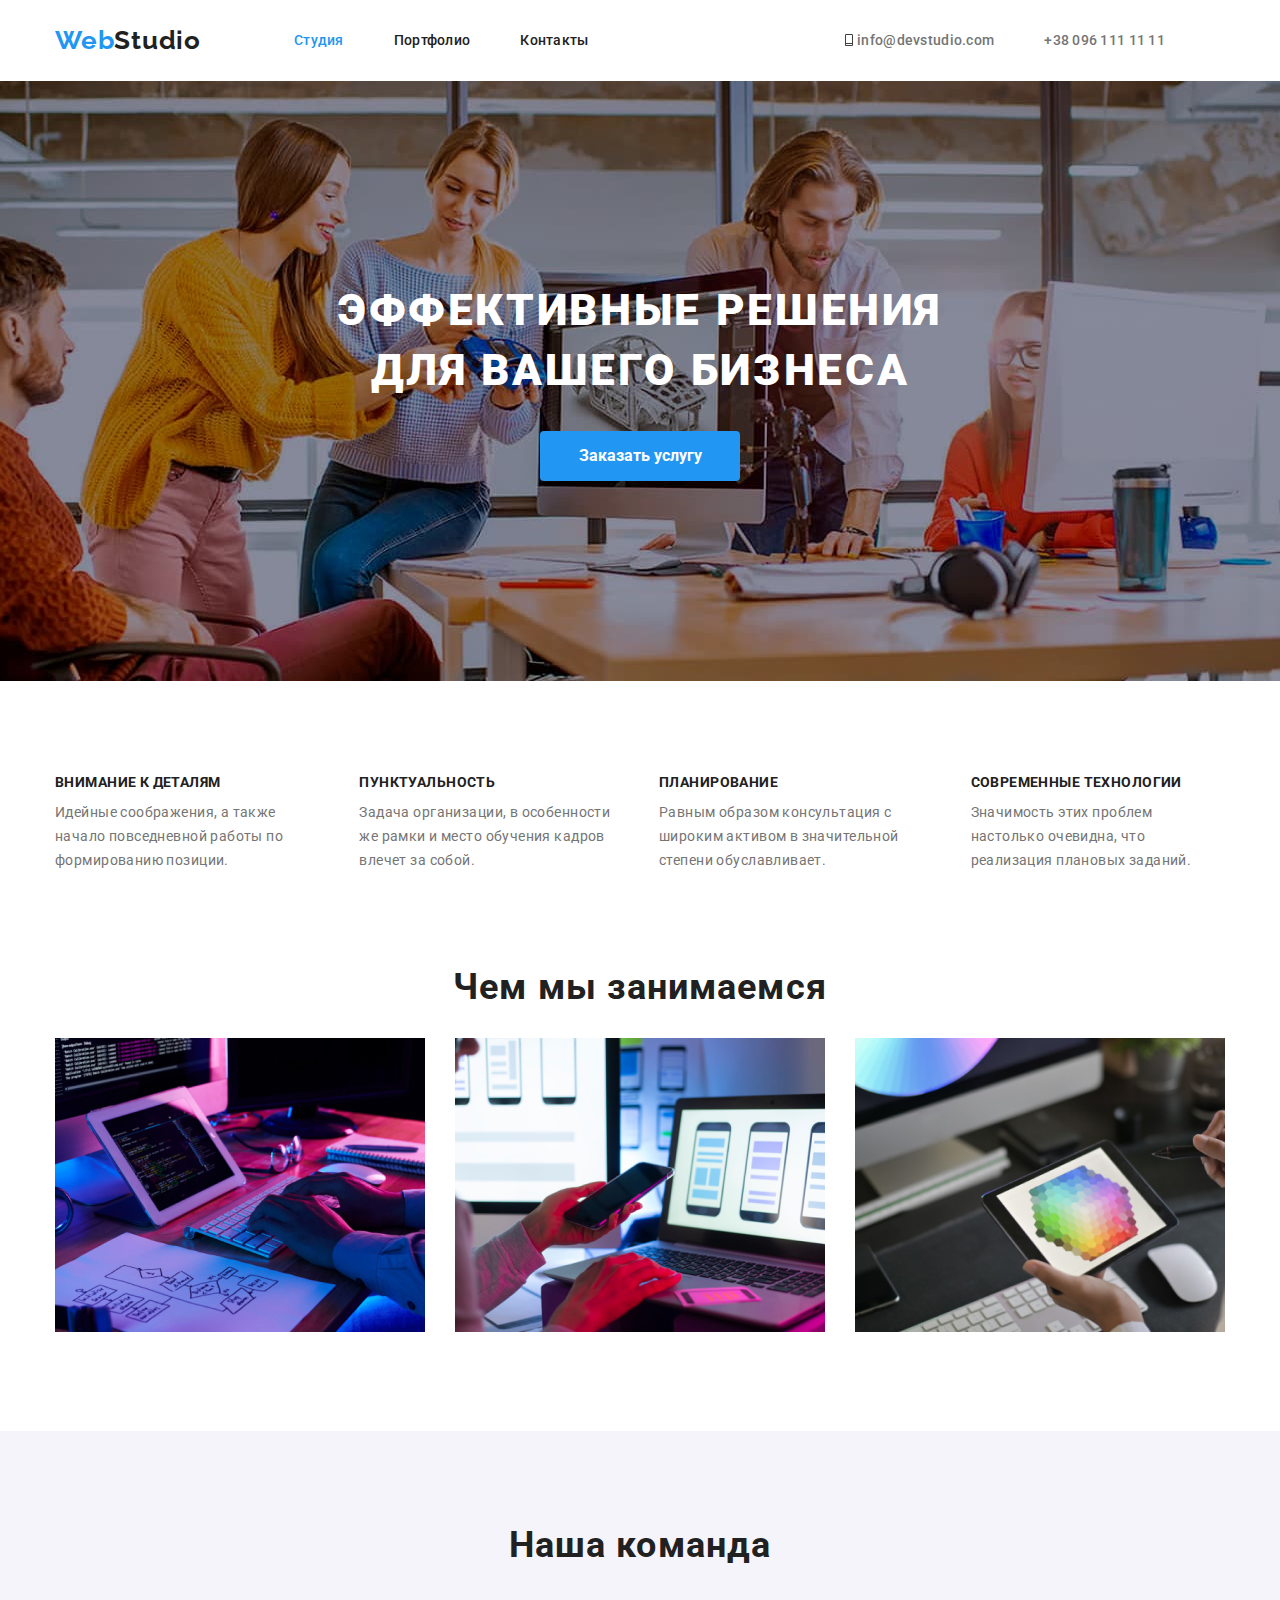
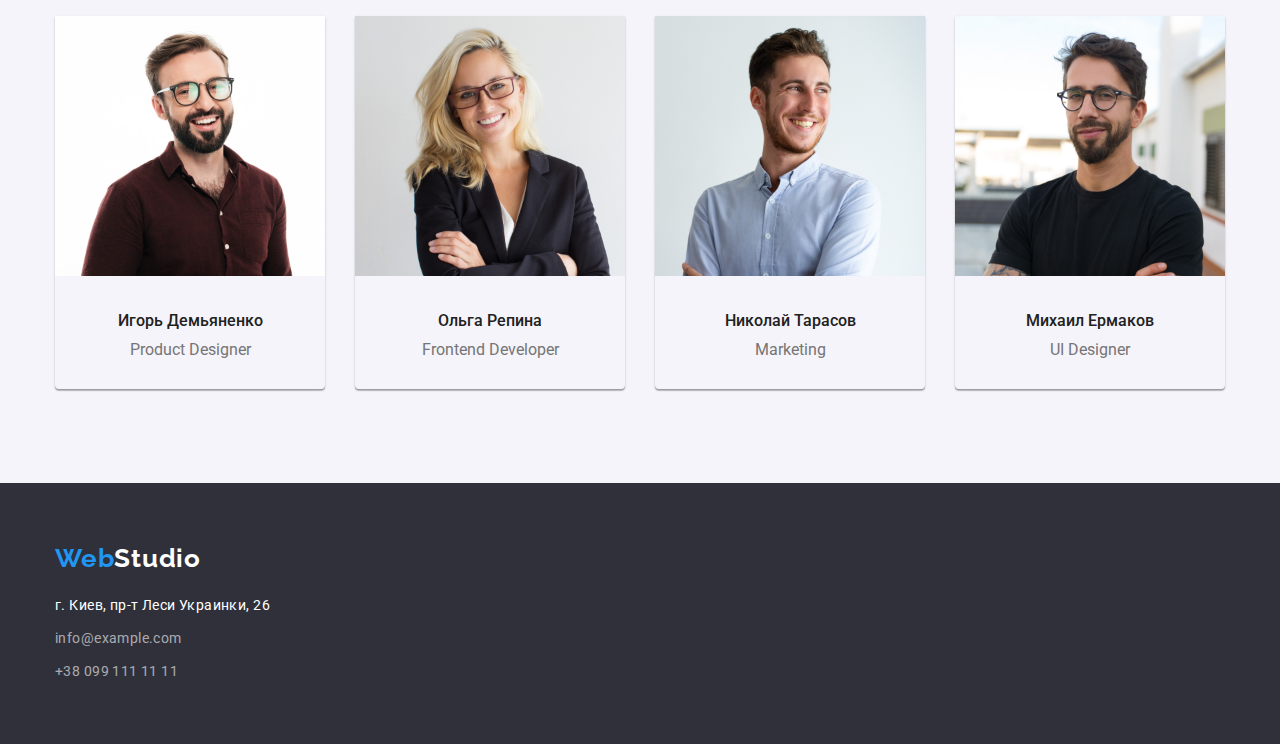
==== index.html @ 9ba5be3a "added" ====
<!DOCTYPE html>
<html lang="en">
  <head>
    <meta charset="UTF-8" />
    <meta name="viewport" content="width=device-width, initial-scale=1.0" />
    <title>Document</title>
    <link rel="preconnect" href="https://fonts.gstatic.com" />
    <link
      href="https://fonts.googleapis.com/css2?family=Oleo+Script&family=Raleway:wght@700&family=Roboto:wght@400;500;700;900&display=swap"
      rel="stylesheet"
    />
    <link
      rel="stylesheet"
      href="https://cdnjs.cloudflare.com/ajax/libs/modern-normalize/1.0.0/modern-normalize.min.css"
    />
    <link rel="stylesheet" href="./css/styles.css" />
  </head>
  <body>
    <!-- Шапка сайту -->
    <header class="header">
      <!-- Навігація сайту -->
      <div class="container">
         <nav class="page-header">
            <a href="" class="logo-header">
              <span class="logo-web">Web</span><span class="logo-studio">Studio</span>
            </a>       

            <ul class="site-nav list">
              <li class="item">
                <a href="" class="link current">Студия</a></li>  
              <li class="item">
                <a href="./portfolio.html" class="link portfolio">Портфолио</a>
              </li>
              <li class="item">
                <a href="" class="link">Контакты</a></li>
            </ul>
          </nav>
        <!-- Навігація по авторизації портфоліо -->
          <div class="nav-autho">
            <a class="adress-header link" href="info@devstudio.com">
              <svg class="button-icon" height="12" width="16">
                <use href="./images/sprite.svg#Vector">
                </use>
              </svg>
              info@devstudio.com</a>         
            <a class="adress-header link" href="+38 096 111 11 11">+38 096 111 11 11</a>
              <svg class="button-icon"height="16" width="10">
                <use href="">
                </use>
              </svg>    
          </div>
    </div>
    </header>
    <main>
        <!-- Hero -->
          <section class="section hero overlay">
            <h1 class="hero-title">Эффективные решения для вашего бизнеса</h1>
            <button type="button" class="hero-button">Заказать услугу</button>
          </section>
    
        <!-- Наші функції -->
          <section class="section features">
          <div class="container">

            <!-- Прихований заголовок -->
              <h2 class="visually-hidden">Наши функции</h2>

          <ul class="features-list">
            <li class="skills">
              <h3 class="title">Внимание к деталям</h3>
              <p class="text">
                Идейные соображения, а также начало повседневной работы по
                формированию позиции.
              </p>
            </li>

            <li class="skills">
              <h3 class="title">Пунктуальность</h3>
              <p class="text">
                Задача организации, в особенности же рамки и место обучения
                кадров влечет за собой.
              </p>
            </li>

            <li class="skills">
              <h3 class="title">Планирование</h3>
              <p class="text">
                Равным образом консультация с широким активом в значительной
                степени обуславливает.
              </p>
            </li>

            <li class="skills">
              <h3 class="title">Современные технологии</h3>
              <p class="text">
                Значимость этих проблем настолько очевидна, что реализация
                плановых заданий.
              </p>
            </li>
          </ul>
          </div>
          </section>

            <!-- Чим ми займаємось -->
          <section class="section work">
            <div class="container">
                <h2 class="work-title">Чем мы занимаемся</h2>
                <ul class="lists">
                  <li class="img">
                      <img src="./img/box1.png" alt="Написання коду" />
                  </li>
                  <li class="img">
                    <img src="./img/box2.png" alt="Синхронізація з те>лфоном" />
                  </li>
                  <li class="img">
                    <img src="./img/box3.png" alt="Застосування додатку" />
                  </li>
                </ul>

            </div>
          </section>

        <!-- Наша команда -->

          <section class="section team">
       <div class="container">
     
          <h2 class="team-title">Наша команда</h2>
          <ul class="team-list">
            <li class="team-card">
              <a href="" class="item-link"></a>
              <img
                class="foto" src="./img/img1.jpg" alt="Игорь Демьяненко" height="260"
              />
                <h3 class="name">Игорь Демьяненко</h3>
                <p class="position">Product Designer</p>
             
            </li>
            <li class="team-card">
              <a href="" class="item-link"></a>
              <img
                class="foto"
                src="./img/img2.jpg"
                alt="Ольга Репина"
                height="260"
              />
             
                <h3 class="name">Ольга Репина</h3>
                <p class="position">Frontend Developer</p>
             
            </li>
            <li class="team-card">
              <a href="" class="item-link"></a>
              <img
                class="foto"
                src="./img/img3.jpg"
                alt="Николай Тарасов"
                height="260"
              />
             
                <h3 class="name">Николай Тарасов</h3>
                <p class="position">Marketing</p>
             
            </li>
            <li class="team-card">
              <a href="" class="item-link"></a>
              <img
                class="foto"
                src="./img/img4.jpg"
                alt="Михаил Ермаков"
                height="260"
              />
              
                <h3 class="name">Михаил Ермаков</h3>
                <p class="position">UI Designer</p>
              </div>
            </li>
          </ul>
        
          </section>       
    </main>
    <!-- ФУТЕР -->
    <footer >
          <!-- Логотип -->
      <div class="container footer">
        <div class="footer-list">
          <a href="" class="logo-footer">
          <span class="web">Web</span><span class="studio">Studio</span>
         </a>
          <!-- Адрес в футері -->
          <address>
          <span class="adress-footer">г. Киев, пр-т Леси Украинки, 26<br></span> 
            <a href="" class="footer-link mail">info@example.com</a>
            <a href="" class="footer-link">+38 099 111 11 11</a> 
          </address>
        </div>
      </div>
    </footer>
  </body>
</html>
---- css/styles.css ----
html{
  box-sizing: border-box;
}

*, ::before, ::after{
  box-sizing: inherit;}

:root {
  --primary-text-color: #ffffff;
  --totle-text-color: #212121;
  --accent-color: #2196f3;
  --other-text-color: #757575;
}

body {
  background-color:var(--primary-text-color);
  color: var(--totle-text-color);
  font-family: Roboto, sans-serif;
  margin: 0;
}

/* Загальні елементи */
ul {
  margin-top: 0;
  margin-bottom: 0;
  padding-left: 0;
}
.container {
  width: 1200px;
  margin-left: auto;
  margin-right: auto;
  padding: 0 15px;
  /* outline: 2px solid tomato; */
 }

/* Шапка сайту  */
.header {
  align-items: center;
  background:white;
  display: flex;
}

.header .container {
  display: flex;
}

.page-header{
  display: flex;
  align-items: center;
}

.logo-header {
  font-family: Raleway;
  font-style: normal;
  font-weight: 700;
  font-size: 26px;
  line-height: 1.19;
  /* identical to box height */
  letter-spacing: 0.03em;
  text-decoration: none;
  margin-right: 93px;

}

.logo-web {
  color: var(--accent-color);
}
.logo-studio {
  color: var(--totle-text-color);
}

/* ПОСИЛАННЯ */

.site-nav.list {
  display: flex;

  list-style: none;
  font-style: normal;
  font-weight: 500;
  font-size: 14px;
  line-height: 1.19;
  letter-spacing: 0.02em;

  text-decoration: none;
  cursor: pointer;
  padding-top: 32px;
  padding-bottom: 32px;
}


.site-nav.list .item:not(:last-child) {
  margin-right: 50px;
}

.site-nav .link {
  color: var(--totle-text-color);
  font-family: Roboto;
  font-weight: 500;
  font-size: 14px;
  line-height: 1.14;
  letter-spacing: 0.02em;
  text-decoration: none;
}

.site-nav .link:hover,
.site-nav .link:focus {
  color: var(--accent-color);
}


.site-nav .link.current {
  color: var(--accent-color);
}

/* Навігація по авторизації портфоліо */

.nav-autho {
  display: flex;
  margin-left: auto;
  align-items: center;
}
 
.adress-header.link {

  font-family: Roboto;
  font-weight: 500;
  font-size: 14px;
  line-height: 1.14;
  letter-spacing: 0.02em;
  margin-right: 50px;
  text-decoration: none;
  display: flex;
  align-items: center;
  color: #757575;

}

.adress-header:hover,
.adress-header:focus{
 color: var(--accent-color);

}

.header-link .link{
  padding: 32px 0px;
}

.adress-link.number {
  text-decoration: none;
  color: var(--other-text-color);
}

/* HERO */

.hero{
  padding: 200px 0;
  letter-spacing: 0.06em;
  text-align: center;
  background-color:#2F303A;
}

.section.hero.overlay{
  max-width:1600px;
  height: 600px;
  margin-left: auto;
  margin-right: auto;
  background-size: cover;
  background-position: center;
  background-image: url('../style/fon.jpg');
}

.hero-text {
  text-align: center;
  max-width: 1600px;
  height: 600px;
}

.hero-title {
  width: 696px;
  margin: 0 auto 30px;
  color: var(--primary-text-color);
  font-family: Roboto;
  font-style: normal;
  font-weight: 900;
  font-size: 44px;
  line-height: 1.36;
  text-transform: uppercase;
  text-align: center;
  letter-spacing: 0.06em;
}

.hero-button {
  font-family: Roboto;
  font-style: normal;
  font-weight: bold;
  font-size: 16px;
  line-height: 1.87;
  display: inline-block;
  border-radius: 4px;
  border-style:none ;
  padding: 10px 32px;
  cursor: pointer;
  min-width: 200px;
  border-color: var(--accent-color);
  color: var(--primary-text-color);
  background: var(--accent-color);
  border: 1px solid var(--accent-color--);
}

/* НАШІ ФУНКЦІЇ*/

.features{
padding-bottom: 94px;
padding-top: 94px;
letter-spacing: 0.03em;
display: flex;
}

.visually-hidden {
  position: absolute;
  clip: rect(0 0 0 0);
  width: 1px;
  height: 1px;
  margin: -1px;
}

.features-list {
  display: flex;
  list-style: none;
}

.skills:not(:last-child){
margin-right: 30px;
}

.features-list .title {
  color: var(--totle-text-color);

  font-family: Roboto;
  font-style: normal;
  font-weight: 700;
  font-size: 14px;
  line-height: 1.14;
  letter-spacing: 0.03em;
  text-transform: uppercase;

  margin-top: 0px;
  margin-bottom: 10px;
}

.features-list .text {
  color: var(--other-text-color);
  font-family: Roboto;
  font-style: normal;
  font-weight: 400;
  font-size: 14px;
  line-height: 1.71;
  letter-spacing: 0.03em;

  margin-top: 0px;
  margin-bottom: 0px;
}

/* ЧИМ МИ ЗАЙМАЄМЛСЬ */

.section.work{
padding-bottom: 94px;
letter-spacing: 0.03em
}

.work-title {
  font-style: normal;
  font-weight: bold;
  font-size: 36px;
  line-height: 1.16;
  text-align: center;
  letter-spacing: 0.03em;
  margin-top: 0;
  color: #212121;
  
}

.lists{
  display: flex;
  list-style: none;
}

.img:not(:last-child){
margin-right: 30px;
width: 100%;
}

/* НАША КОМАНДА */

.section.team {
  color: var(--totle-text-color);
  text-align: center;
  padding-top: 94px;
  padding-bottom: 94px;
  background: #F5F4FA;
}

.team-title {
  font-style: normal;
  font-weight: bold;
  font-size: 36px;
  line-height: 1.16;
  text-align: center;
  letter-spacing: 0.03em;
  margin-top: 0;
  margin-bottom: 50px;
}
.team-list {
  list-style: none;
  display: flex;
}

.team-card{
box-shadow: 0px 1px 3px rgba(0, 0, 0, 0.12), 0px 1px 1px rgba(0, 0, 0, 0.14), 0px 2px 1px rgba(0, 0, 0, 0.2);
border-radius: 0px 0px 4px 4px;
}

.team-card:not(:last-child) {
 margin-right: 30px;
}

.team-card .foto{
margin-bottom: 30px;
}

.team-card .name {
  color: var(--totle-text-color);
  font-style: normal;
  font-weight: 500;
  font-size: 16px;
  line-height: 1.19;
  margin-top: 0;
  margin-bottom: 10px;
  text-align: center;
}

.team-card .position {
  color:var(--other-text-color);
  font-style: normal;
  font-weight: normal;
  font-size: 16px;
  line-height: 1.19;
  text-align: center;
  margin-top: 0;
  margin-bottom: 30px;
}

/* ФУТЕР */

/* Логотип */
footer{
  background: #2F303A;
  padding-top: 60px;
  padding-bottom: 60px;
}

.footer-list {
align-items: center;

}


.logo-footer {
  font-family: Raleway;
  font-style: normal;
  font-weight: bold;
  font-size: 26px;
  line-height: 1.19;
  letter-spacing: 0.03em;
  text-decoration: none;

  display: inline-block;
  margin-bottom: 20px;
 
}
.footer-list .web {
  color: var(--accent-color);
}
.footer-list .studio {
  color: var(--primary-text-color);
}

/* Адрес  в футері */

.adress-footer{
  color: var(--primary-text-color);
  font-style: normal;
  font-weight: normal;
  font-size: 14px;
  line-height: 1.71;
  letter-spacing: 0.03em;
  display: block;
  margin-bottom: 9px;
}


.footer-link{
  font-style: normal;
  font-weight: 400;
  font-size: 14px;
  line-height: 1.71;
  letter-spacing: 0.03em;
  display: flex;

  text-decoration: none;
  color: rgba(255, 255, 255, 0.6);

}
 .mail{
   margin-bottom: 9px;
 }

/* СТОРІНКА ПОРТФОЛІО */

/*  Шапка сайту  */

.header.border{
  border-bottom: 2px solid #f5f4fa;
}

.page-portfolio {
  display: flex;
  align-items: center;
  background: white;
}

/* Навігація сайту */
.logo-portfolio {
  font-family: Raleway;
  font-style: normal;
  font-weight: bold;
  font-size: 26px;
  line-height: 1.19;
  /* identical to box height */
  letter-spacing: 0.03em;
  text-decoration: none;
  margin-right: 93px;
}

/* ПОСИЛАННЯ */

.site-nav.portfolio {
  display: flex;

  list-style: none;
  font-style: normal;
  font-weight: 500;
  font-size: 14px;
  line-height: 1.19;
  letter-spacing: 0.02em;
 
  text-decoration: none;
  cursor: pointer;
  padding-top: 32px;
  padding-bottom: 32px;
}

.site-nav .link {
  color: var(--totle-text-color);
  font-family: Roboto;
  font-style: normal;
  font-weight: 500;
  font-size: 14px;
  line-height: 1.14;
  letter-spacing: 0.02em;
}

/* Навігація по авторизації портфоліо */

.adress-link.number{
  color: #757575;
}


/* MAIN PORTFOLIO */


/* Кнопки  по сторінці портфоліо*/
/* Кнопки */

.section.portfolio{
padding: 94px 0;
}

.buttons {
  display: flex;
  margin-bottom: 50px;
  list-style:none;
  justify-content:center;
}

.button-list:not(:last-child){
  margin-right: 8px;
}

.button{
  padding: 6px 22px;
  cursor:pointer;
  border-radius: 4px;
  border-color: transparent;
  color: #212121;
  background-color:var(--accent-color);
  font-family: inherit;
  font-weight: 500;
  font-size: 16px;
  line-height: 1.62;
  text-align: center;
  letter-spacing: 0.03em;

}

.button:hover,
.button:focus{
    color: var(--primary-text-color);
    background-color: var(--accent-color);
    box-shadow: 0px 3px 1px rgba(0, 0, 0, 0.1), 0px 1px 2px rgba(0, 0, 0, 0.08), 0px 2px 2px rgba(0, 0, 0, 0.12);
}

/* КАРТКИ */

.portfolio-card {
  list-style: none;
  display: flex;
  flex-wrap: wrap;
  flex-basis: calc(100% / 3 - 30px);
  margin-top: -30px;
  margin-left: -30px;
}

.portfolio-card .item{
  margin: 30px 0 0 30px;
}

.item-link{
  display: block;
}

.img-portfolio{
width: 100%;
display: block;
}
.card-name{
  padding: 20px 24px;
  border: 1px solid #EEEEEE;
}

.portfolio-card .title {
  font-weight: 700;
  font-size: 18px;
  line-height: 2;
  /* identical to box height, or 200% */

  letter-spacing: 0.06em;
  margin-top: 0px;
  margin-bottom: 4px;
}
.portfolio-card .text {
  font-family: Roboto;
  font-size: 16px;
  line-height: 1.87;
  /* identical to box height, or 187% */

  letter-spacing: 0.03em;
  margin-top: 0px;
  margin-bottom: 0px;
}

/* FOOTER PORTFOLIO */

.header .border{
  border-bottom: 2px solid #f5f4fa;
}
.container.footer-portfolio{

padding-top: 60px;
padding-bottom: 60px;
padding-right: 215px;
padding-left: 215px;

background: #2F303A;
}
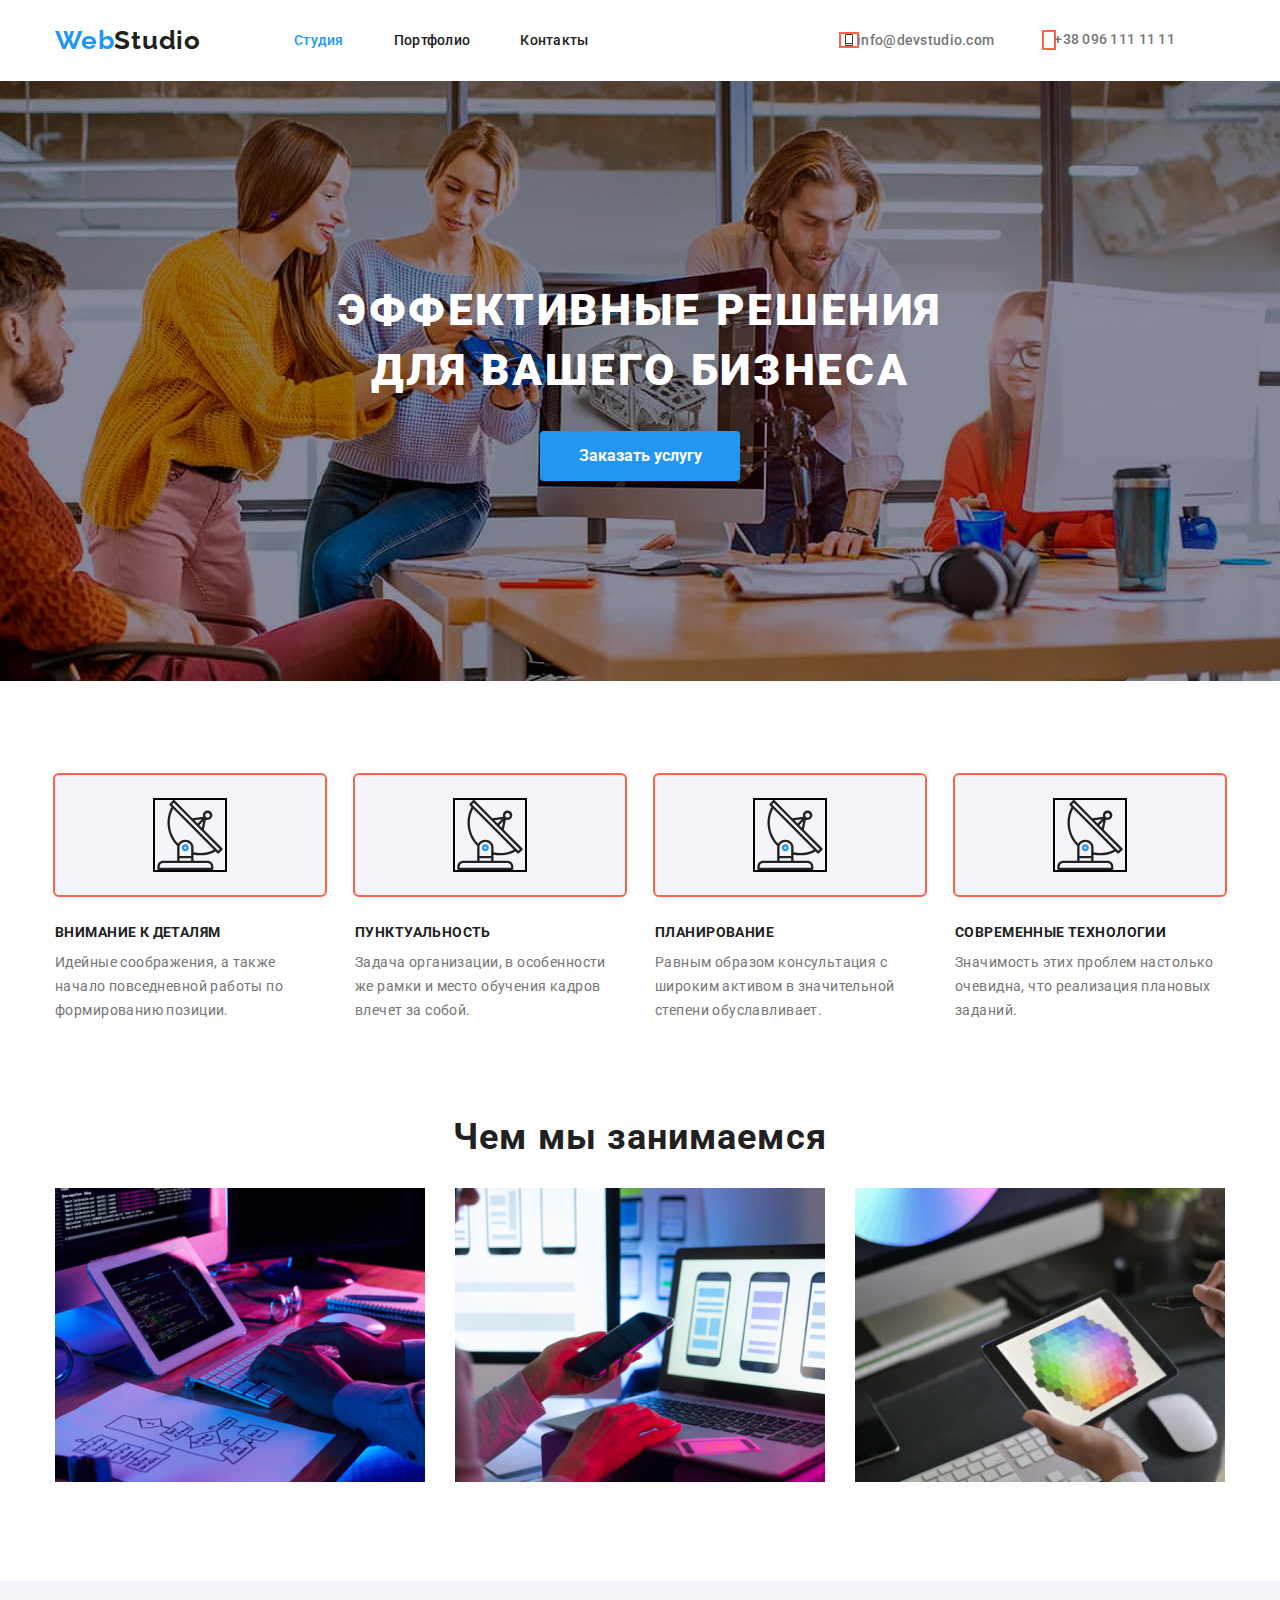
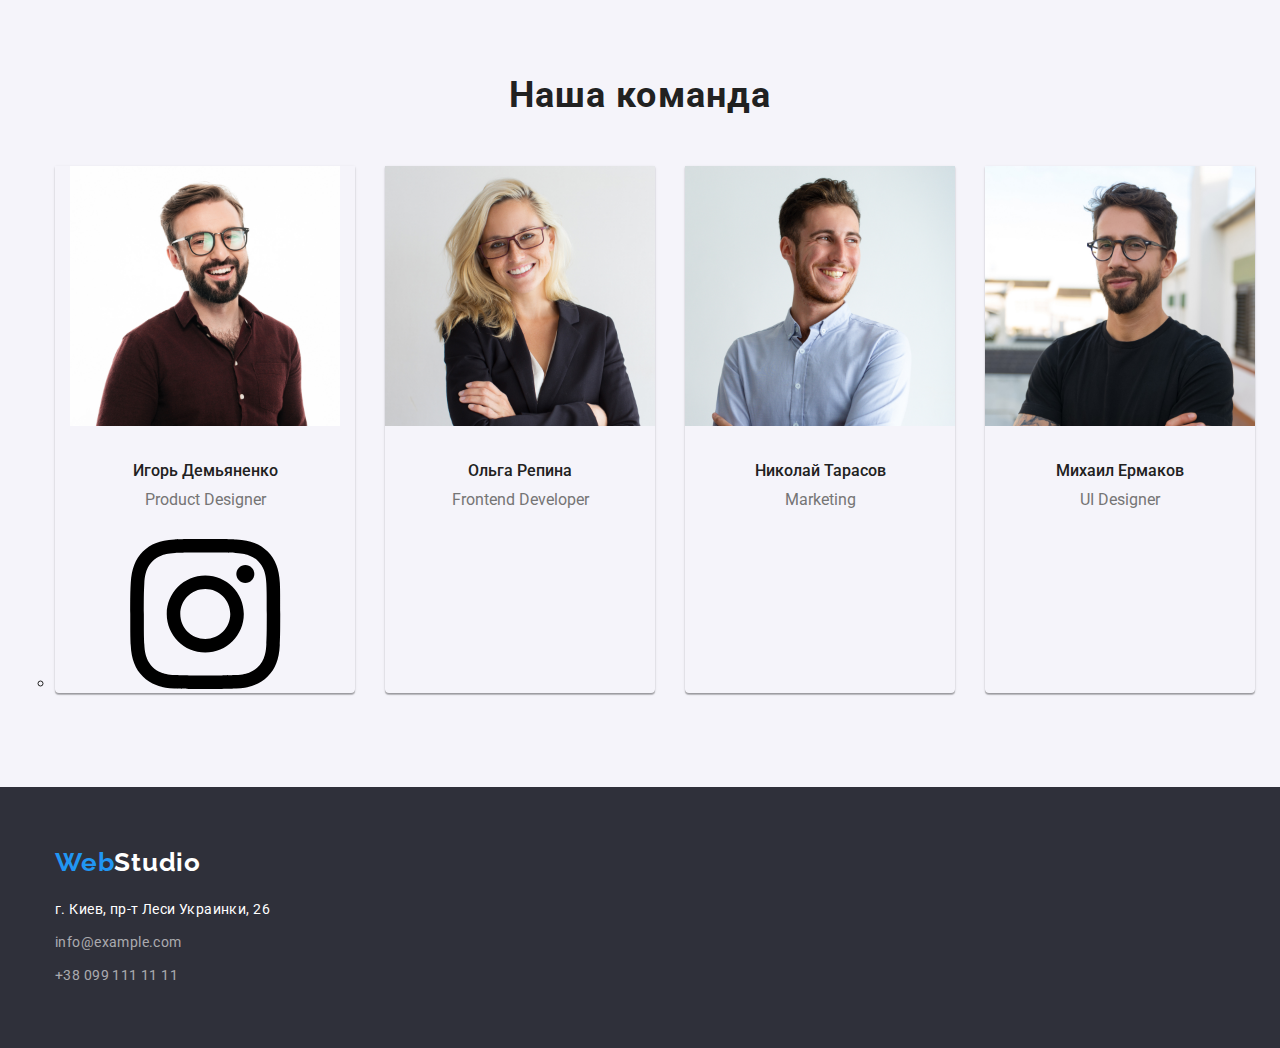
==== commit 6cbe65e5: "added commit" ====
--- a/index.html
+++ b/index.html
@@ -43,11 +43,11 @@
                 </use>
               </svg>
               info@devstudio.com</a>         
-            <a class="adress-header link" href="+38 096 111 11 11">+38 096 111 11 11</a>
-              <svg class="button-icon"height="16" width="10">
-                <use href="">
+            <a class="adress-header link" href="+38 096 111 11 11"><svg class="button-icon"height="16" width="10">
+                <use href=".images/sprite/svg#envelope">
                 </use>
-              </svg>    
+              </svg>
+              +38 096 111 11 11</a>  
           </div>
     </div>
     </header>
@@ -67,6 +67,12 @@
 
           <ul class="features-list">
             <li class="skills">
+              <div class="actions">
+                <svg class="actions-icon">
+                  <use href="./images/sprite.svg#antenna-1">
+                  </use>
+                </svg>
+              </div>
               <h3 class="title">Внимание к деталям</h3>
               <p class="text">
                 Идейные соображения, а также начало повседневной работы по
@@ -75,6 +81,12 @@
             </li>
 
             <li class="skills">
+                <div class="actions">
+                <svg class="actions-icon">
+                  <use href="./images/sprite.svg#antenna-1">
+                  </use>
+                </svg>
+              </div>
               <h3 class="title">Пунктуальность</h3>
               <p class="text">
                 Задача организации, в особенности же рамки и место обучения
@@ -83,6 +95,12 @@
             </li>
 
             <li class="skills">
+                <div class="actions">
+                <svg class="actions-icon">
+                  <use href="./images/sprite.svg#antenna-1">
+                  </use>
+                </svg>
+              </div>
               <h3 class="title">Планирование</h3>
               <p class="text">
                 Равным образом консультация с широким активом в значительной
@@ -91,6 +109,12 @@
             </li>
 
             <li class="skills">
+                <div class="actions">
+                <svg class="actions-icon">
+                  <use href="./images/sprite.svg#antenna-1">
+                  </use>
+                </svg>
+              </div>
               <h3 class="title">Современные технологии</h3>
               <p class="text">
                 Значимость этих проблем настолько очевидна, что реализация
@@ -130,10 +154,17 @@
             <li class="team-card">
               <a href="" class="item-link"></a>
               <img
-                class="foto" src="./img/img1.jpg" alt="Игорь Демьяненко" height="260"
-              />
+                class="foto" src="./img/img1.jpg" alt="Игорь Демьяненко" height="260"/>
                 <h3 class="name">Игорь Демьяненко</h3>
                 <p class="position">Product Designer</p>
+                <ul class="social-networks">
+                  <li class="social-logo">
+                      <svg class="networks-icon">
+                        <use href="./images/sprite.svg#instagram-2"></use>
+                      </svg>
+                  </li>
+              </ul>
+
              
             </li>
             <li class="team-card">
--- a/css/styles.css
+++ b/css/styles.css
@@ -1,9 +1,12 @@
-html{
+html {
   box-sizing: border-box;
 }
 
-*, ::before, ::after{
-  box-sizing: inherit;}
+*,
+::before,
+::after {
+  box-sizing: inherit;
+}
 
 :root {
   --primary-text-color: #ffffff;
@@ -13,7 +16,7 @@
 }
 
 body {
-  background-color:var(--primary-text-color);
+  background-color: var(--primary-text-color);
   color: var(--totle-text-color);
   font-family: Roboto, sans-serif;
   margin: 0;
@@ -31,12 +34,12 @@
   margin-right: auto;
   padding: 0 15px;
   /* outline: 2px solid tomato; */
- }
+}
 
 /* Шапка сайту  */
 .header {
   align-items: center;
-  background:white;
+  background: white;
   display: flex;
 }
 
@@ -44,7 +47,7 @@
   display: flex;
 }
 
-.page-header{
+.page-header {
   display: flex;
   align-items: center;
 }
@@ -59,7 +62,6 @@
   letter-spacing: 0.03em;
   text-decoration: none;
   margin-right: 93px;
-
 }
 
 .logo-web {
@@ -87,7 +89,6 @@
   padding-bottom: 32px;
 }
 
-
 .site-nav.list .item:not(:last-child) {
   margin-right: 50px;
 }
@@ -107,7 +108,6 @@
   color: var(--accent-color);
 }
 
-
 .site-nav .link.current {
   color: var(--accent-color);
 }
@@ -119,9 +119,8 @@
   margin-left: auto;
   align-items: center;
 }
- 
+
 .adress-header.link {
-
   font-family: Roboto;
   font-weight: 500;
   font-size: 14px;
@@ -132,16 +131,18 @@
   display: flex;
   align-items: center;
   color: #757575;
-
 }
 
 .adress-header:hover,
-.adress-header:focus{
- color: var(--accent-color);
-
-}
-
-.header-link .link{
+.adress-header:focus {
+  color: var(--accent-color);
+}
+
+.button-icon {
+  outline: 2px solid tomato;
+}
+
+.header-link .link {
   padding: 32px 0px;
 }
 
@@ -152,21 +153,21 @@
 
 /* HERO */
 
-.hero{
+.hero {
   padding: 200px 0;
   letter-spacing: 0.06em;
   text-align: center;
-  background-color:#2F303A;
-}
-
-.section.hero.overlay{
-  max-width:1600px;
+  background-color: #2f303a;
+}
+
+.section.hero.overlay {
+  max-width: 1600px;
   height: 600px;
   margin-left: auto;
   margin-right: auto;
   background-size: cover;
   background-position: center;
-  background-image: url('../style/fon.jpg');
+  background-image: url("../style/fon.jpg");
 }
 
 .hero-text {
@@ -197,7 +198,7 @@
   line-height: 1.87;
   display: inline-block;
   border-radius: 4px;
-  border-style:none ;
+  border-style: none;
   padding: 10px 32px;
   cursor: pointer;
   min-width: 200px;
@@ -209,11 +210,11 @@
 
 /* НАШІ ФУНКЦІЇ*/
 
-.features{
-padding-bottom: 94px;
-padding-top: 94px;
-letter-spacing: 0.03em;
-display: flex;
+.features {
+  padding-bottom: 94px;
+  padding-top: 94px;
+  letter-spacing: 0.03em;
+  display: flex;
 }
 
 .visually-hidden {
@@ -229,8 +230,8 @@
   list-style: none;
 }
 
-.skills:not(:last-child){
-margin-right: 30px;
+.skills:not(:last-child) {
+  margin-right: 30px;
 }
 
 .features-list .title {
@@ -248,6 +249,26 @@
   margin-bottom: 10px;
 }
 
+.actions {
+  display: flex;
+  align-items: center;
+  justify-content: center;
+  width: 270px;
+  height: 120px;
+  background: #f5f4fa;
+  border-radius: 4px;
+  margin-bottom: 30px;
+  margin-top: 0;
+
+  outline: 2px solid tomato;
+}
+
+.actions-icon {
+  width: 70px;
+  height: 70px;
+  outline: 2px solid black;
+}
+
 .features-list .text {
   color: var(--other-text-color);
   font-family: Roboto;
@@ -263,9 +284,9 @@
 
 /* ЧИМ МИ ЗАЙМАЄМЛСЬ */
 
-.section.work{
-padding-bottom: 94px;
-letter-spacing: 0.03em
+.section.work {
+  padding-bottom: 94px;
+  letter-spacing: 0.03em;
 }
 
 .work-title {
@@ -277,17 +298,16 @@
   letter-spacing: 0.03em;
   margin-top: 0;
   color: #212121;
-  
-}
-
-.lists{
-  display: flex;
-  list-style: none;
-}
-
-.img:not(:last-child){
-margin-right: 30px;
-width: 100%;
+}
+
+.lists {
+  display: flex;
+  list-style: none;
+}
+
+.img:not(:last-child) {
+  margin-right: 30px;
+  width: 100%;
 }
 
 /* НАША КОМАНДА */
@@ -297,7 +317,7 @@
   text-align: center;
   padding-top: 94px;
   padding-bottom: 94px;
-  background: #F5F4FA;
+  background: #f5f4fa;
 }
 
 .team-title {
@@ -315,17 +335,18 @@
   display: flex;
 }
 
-.team-card{
-box-shadow: 0px 1px 3px rgba(0, 0, 0, 0.12), 0px 1px 1px rgba(0, 0, 0, 0.14), 0px 2px 1px rgba(0, 0, 0, 0.2);
-border-radius: 0px 0px 4px 4px;
+.team-card {
+  box-shadow: 0px 1px 3px rgba(0, 0, 0, 0.12), 0px 1px 1px rgba(0, 0, 0, 0.14),
+    0px 2px 1px rgba(0, 0, 0, 0.2);
+  border-radius: 0px 0px 4px 4px;
 }
 
 .team-card:not(:last-child) {
- margin-right: 30px;
-}
-
-.team-card .foto{
-margin-bottom: 30px;
+  margin-right: 30px;
+}
+
+.team-card .foto {
+  margin-bottom: 30px;
 }
 
 .team-card .name {
@@ -340,7 +361,7 @@
 }
 
 .team-card .position {
-  color:var(--other-text-color);
+  color: var(--other-text-color);
   font-style: normal;
   font-weight: normal;
   font-size: 16px;
@@ -353,17 +374,15 @@
 /* ФУТЕР */
 
 /* Логотип */
-footer{
-  background: #2F303A;
+footer {
+  background: #2f303a;
   padding-top: 60px;
   padding-bottom: 60px;
 }
 
 .footer-list {
-align-items: center;
-
-}
-
+  align-items: center;
+}
 
 .logo-footer {
   font-family: Raleway;
@@ -376,7 +395,6 @@
 
   display: inline-block;
   margin-bottom: 20px;
- 
 }
 .footer-list .web {
   color: var(--accent-color);
@@ -387,7 +405,7 @@
 
 /* Адрес  в футері */
 
-.adress-footer{
+.adress-footer {
   color: var(--primary-text-color);
   font-style: normal;
   font-weight: normal;
@@ -398,8 +416,7 @@
   margin-bottom: 9px;
 }
 
-
-.footer-link{
+.footer-link {
   font-style: normal;
   font-weight: 400;
   font-size: 14px;
@@ -409,17 +426,16 @@
 
   text-decoration: none;
   color: rgba(255, 255, 255, 0.6);
-
-}
- .mail{
-   margin-bottom: 9px;
- }
+}
+.mail {
+  margin-bottom: 9px;
+}
 
 /* СТОРІНКА ПОРТФОЛІО */
 
 /*  Шапка сайту  */
 
-.header.border{
+.header.border {
   border-bottom: 2px solid #f5f4fa;
 }
 
@@ -453,7 +469,7 @@
   font-size: 14px;
   line-height: 1.19;
   letter-spacing: 0.02em;
- 
+
   text-decoration: none;
   cursor: pointer;
   padding-top: 32px;
@@ -472,53 +488,51 @@
 
 /* Навігація по авторизації портфоліо */
 
-.adress-link.number{
+.adress-link.number {
   color: #757575;
 }
 
-
 /* MAIN PORTFOLIO */
-
 
 /* Кнопки  по сторінці портфоліо*/
 /* Кнопки */
 
-.section.portfolio{
-padding: 94px 0;
+.section.portfolio {
+  padding: 94px 0;
 }
 
 .buttons {
   display: flex;
   margin-bottom: 50px;
-  list-style:none;
-  justify-content:center;
-}
-
-.button-list:not(:last-child){
+  list-style: none;
+  justify-content: center;
+}
+
+.button-list:not(:last-child) {
   margin-right: 8px;
 }
 
-.button{
+.button {
   padding: 6px 22px;
-  cursor:pointer;
+  cursor: pointer;
   border-radius: 4px;
   border-color: transparent;
   color: #212121;
-  background-color:var(--accent-color);
+  background-color: var(--accent-color);
   font-family: inherit;
   font-weight: 500;
   font-size: 16px;
   line-height: 1.62;
   text-align: center;
   letter-spacing: 0.03em;
-
 }
 
 .button:hover,
-.button:focus{
-    color: var(--primary-text-color);
-    background-color: var(--accent-color);
-    box-shadow: 0px 3px 1px rgba(0, 0, 0, 0.1), 0px 1px 2px rgba(0, 0, 0, 0.08), 0px 2px 2px rgba(0, 0, 0, 0.12);
+.button:focus {
+  color: var(--primary-text-color);
+  background-color: var(--accent-color);
+  box-shadow: 0px 3px 1px rgba(0, 0, 0, 0.1), 0px 1px 2px rgba(0, 0, 0, 0.08),
+    0px 2px 2px rgba(0, 0, 0, 0.12);
 }
 
 /* КАРТКИ */
@@ -532,21 +546,21 @@
   margin-left: -30px;
 }
 
-.portfolio-card .item{
+.portfolio-card .item {
   margin: 30px 0 0 30px;
 }
 
-.item-link{
+.item-link {
   display: block;
 }
 
-.img-portfolio{
-width: 100%;
-display: block;
-}
-.card-name{
+.img-portfolio {
+  width: 100%;
+  display: block;
+}
+.card-name {
   padding: 20px 24px;
-  border: 1px solid #EEEEEE;
+  border: 1px solid #eeeeee;
 }
 
 .portfolio-card .title {
@@ -572,18 +586,14 @@
 
 /* FOOTER PORTFOLIO */
 
-.header .border{
+.header .border {
   border-bottom: 2px solid #f5f4fa;
 }
-.container.footer-portfolio{
-
-padding-top: 60px;
-padding-bottom: 60px;
-padding-right: 215px;
-padding-left: 215px;
-
-background: #2F303A;
-}
-
-
-
+.container.footer-portfolio {
+  padding-top: 60px;
+  padding-bottom: 60px;
+  padding-right: 215px;
+  padding-left: 215px;
+
+  background: #2f303a;
+}
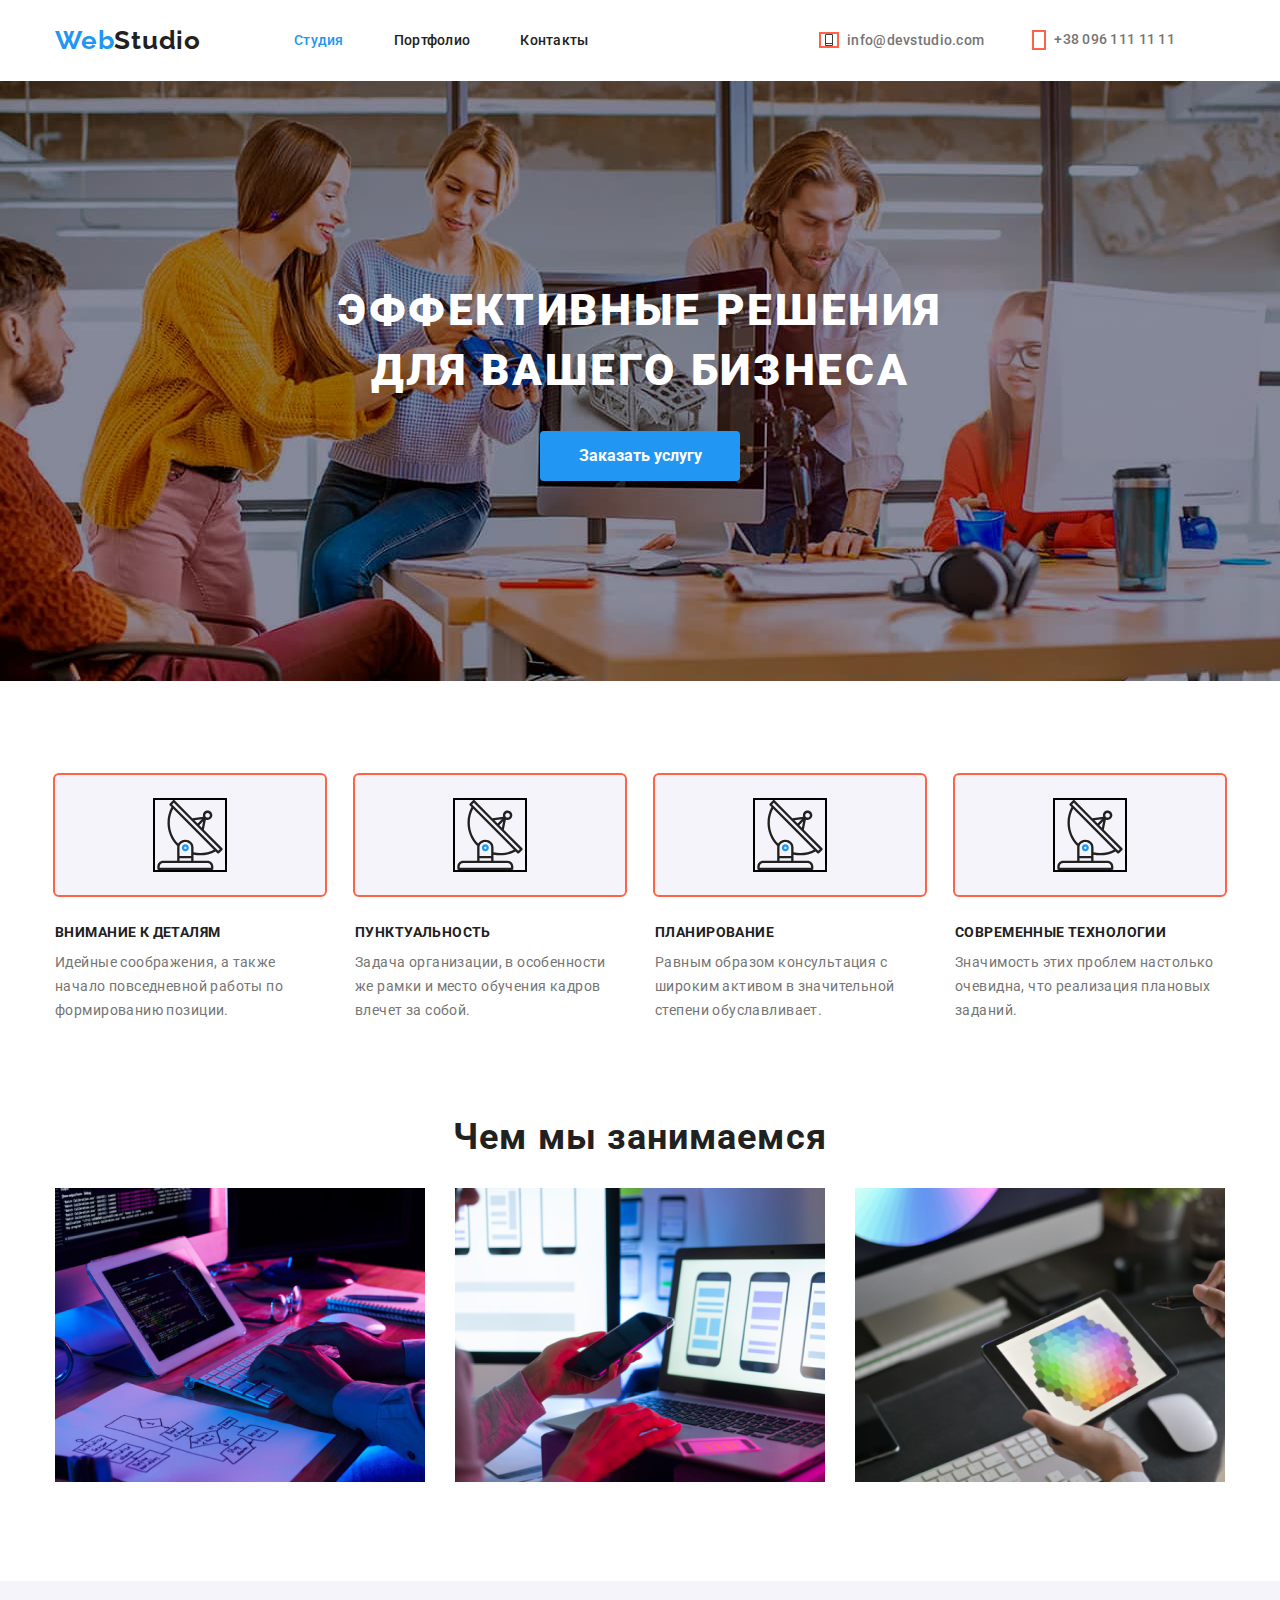
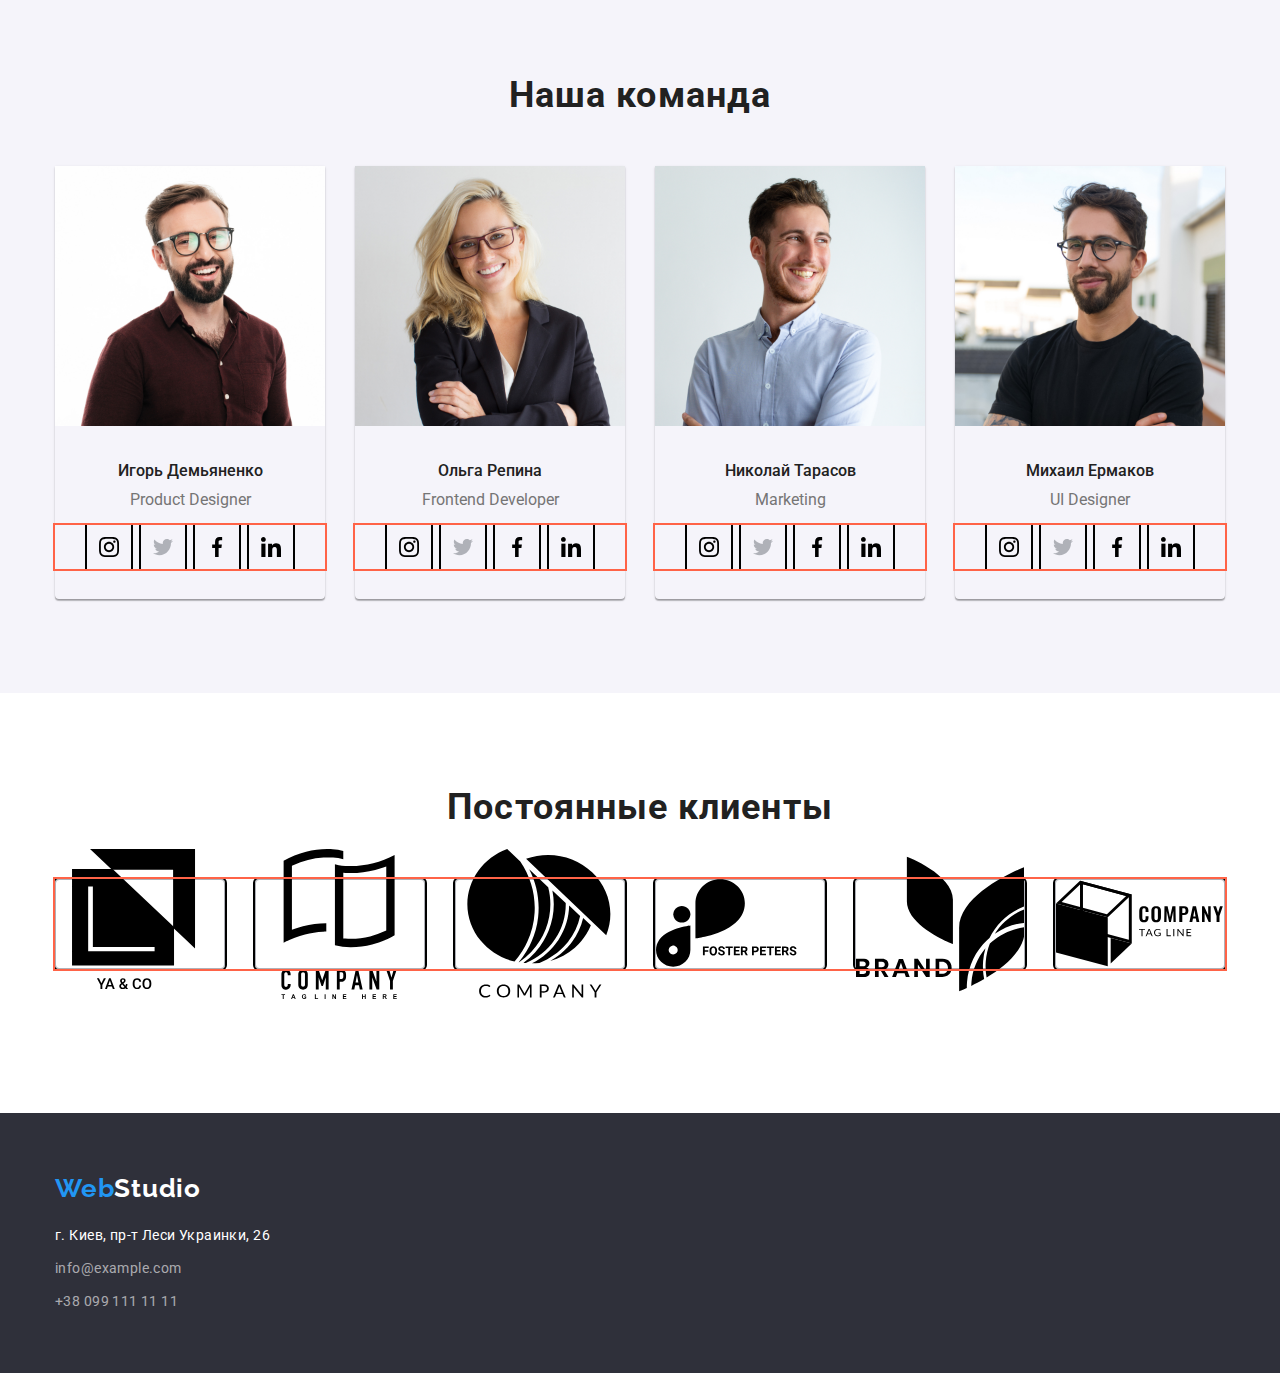
==== commit c01517e8: "added commit" ====
--- a/index.html
+++ b/index.html
@@ -159,13 +159,40 @@
                 <p class="position">Product Designer</p>
                 <ul class="social-networks">
                   <li class="social-logo">
-                      <svg class="networks-icon">
-                        <use href="./images/sprite.svg#instagram-2"></use>
-                      </svg>
-                  </li>
-              </ul>
-
-             
+                    <a href="#" class="social-icon">
+                      <svg width="20" hight="20">
+                        <use href="./images/sprite.svg#instagram-2">
+                        </use>
+                      </svg>
+                    </a>
+                  </li>
+                  <li class="social-logo">
+                    <a href="#" class="social-icon">
+                      <svg width="20" hight="20">
+                        <use href="./images/sprite.svg#twitter-1">
+                        </use>
+                      </svg>
+                    </a>
+
+                  <li class="social-logo">
+                    <a href="#" class="social-icon">
+                      <svg width="20" hight="20">
+                        <use href="./images/sprite.svg#facebook-1">
+                        </use>
+                      </svg>
+                    </a>
+                  </li>
+
+                  <li class="social-logo">
+                    <a href="#" class="social-icon">
+                      <svg width="20" hight="20">
+                        <use href="./images/sprite.svg#linkedin-1">
+                        </use>
+                      </svg>
+                    </a>
+                  </li>
+                </ul>
+
             </li>
             <li class="team-card">
               <a href="" class="item-link"></a>
@@ -174,10 +201,44 @@
                 src="./img/img2.jpg"
                 alt="Ольга Репина"
                 height="260"
-              />
-             
+              />           
                 <h3 class="name">Ольга Репина</h3>
                 <p class="position">Frontend Developer</p>
+                 <ul class="social-networks">
+                  <li class="social-logo">
+                    <a href="#" class="social-icon">
+                      <svg width="20" hight="20">
+                        <use href="./images/sprite.svg#instagram-2">
+                        </use>
+                      </svg>
+                    </a>
+                  </li>
+                  <li class="social-logo">
+                    <a href="#" class="social-icon">
+                      <svg width="20" hight="20">
+                        <use href="./images/sprite.svg#twitter-1">
+                        </use>
+                      </svg>
+                    </a>
+
+                  <li class="social-logo">
+                    <a href="#" class="social-icon">
+                      <svg width="20" hight="20">
+                        <use href="./images/sprite.svg#facebook-1">
+                        </use>
+                      </svg>
+                    </a>
+                  </li>
+
+                  <li class="social-logo">
+                    <a href="#" class="social-icon">
+                      <svg width="20" hight="20">
+                        <use href="./images/sprite.svg#linkedin-1">
+                        </use>
+                      </svg>
+                    </a>
+                  </li>
+                </ul>
              
             </li>
             <li class="team-card">
@@ -188,10 +249,43 @@
                 alt="Николай Тарасов"
                 height="260"
               />
-             
                 <h3 class="name">Николай Тарасов</h3>
                 <p class="position">Marketing</p>
-             
+                <ul class="social-networks">
+                  <li class="social-logo">
+                    <a href="#" class="social-icon">
+                      <svg width="20" hight="20">
+                        <use href="./images/sprite.svg#instagram-2">
+                        </use>
+                      </svg>
+                    </a>
+                  </li>
+                  <li class="social-logo">
+                    <a href="#" class="social-icon">
+                      <svg width="20" hight="20">
+                        <use href="./images/sprite.svg#twitter-1">
+                        </use>
+                      </svg>
+                    </a>
+
+                  <li class="social-logo">
+                    <a href="#" class="social-icon">
+                      <svg width="20" hight="20">
+                        <use href="./images/sprite.svg#facebook-1">
+                        </use>
+                      </svg>
+                    </a>
+                  </li>
+
+                  <li class="social-logo">
+                    <a href="#" class="social-icon">
+                      <svg width="20" hight="20">
+                        <use href="./images/sprite.svg#linkedin-1">
+                        </use>
+                      </svg>
+                    </a>
+                  </li>
+                </ul>
             </li>
             <li class="team-card">
               <a href="" class="item-link"></a>
@@ -201,14 +295,108 @@
                 alt="Михаил Ермаков"
                 height="260"
               />
-              
                 <h3 class="name">Михаил Ермаков</h3>
                 <p class="position">UI Designer</p>
+               <ul class="social-networks">
+                  <li class="social-logo">
+                    <a href="#" class="social-icon">
+                      <svg width="20" hight="20">
+                        <use href="./images/sprite.svg#instagram-2">
+                        </use>
+                      </svg>
+                    </a>
+                  </li>
+                  <li class="social-logo">
+                    <a href="#" class="social-icon">
+                      <svg width="20" hight="20">
+                        <use href="./images/sprite.svg#twitter-1">
+                        </use>
+                      </svg>
+                    </a>
+
+                  <li class="social-logo">
+                    <a href="#" class="social-icon">
+                      <svg width="20" hight="20">
+                        <use href="./images/sprite.svg#facebook-1">
+                        </use>
+                      </svg>
+                    </a>
+                  </li>
+
+                  <li class="social-logo">
+                    <a href="#" class="social-icon">
+                      <svg width="20" hight="20">
+                        <use href="./images/sprite.svg#linkedin-1">
+                        </use>
+                      </svg>
+                    </a>
+                  </li>
+                </ul>
               </div>
             </li>
           </ul>
         
-          </section>       
+          </section>  
+
+        <!-- Постійні клієнти -->
+
+          <section class="section client">
+            <div class="container">
+              <h2 class="client-title">Постоянные клиенты</h2>
+              <ul class="client-list">
+                <li class="client-link">
+                  <a class="client-item" href="">
+                    <svg class="client-icon">
+                      <use href="./images/sprite.svg#logo-1"></use>
+                    </svg>
+                  </a>
+                </li>
+                <li class="client-link">
+                  <a class="client-item" href="">
+                    <svg class="client-icon">
+                      <use href="./images/sprite.svg#logo-2"></use>
+                    </svg>
+                  </a>
+                </li>
+                <li class="client-link">
+                  <a class="client-item" href="">
+                    <svg class="client-icon">
+                      <use href="./images/sprite.svg#logo-3"></use>
+                    </svg>
+                  </a>
+                </li>
+                <li class="client-link">
+                  <a class="client-item" href="">
+                    <svg class="client-icon">
+                      <use href="./images/sprite.svg#logo-4"></use>
+                    </svg>
+                  </a>
+                </li>
+                <li class="client-link">
+                  <a class="client-item" href="">
+                    <svg class="client-icon">
+                      <use href="./images/sprite.svg#logo-5"></use>
+                    </svg>
+                  </a>
+                </li>
+                <li class="client-link">
+                  <a class="client-item" href="">
+                    <svg class="client-icon">
+                      <use href="./images/sprite.svg#logo-6"></use>
+                    </svg>
+                  </a>
+                </li>
+
+              </ul>
+
+            </div>
+
+
+          </section>
+
+
+
+
     </main>
     <!-- ФУТЕР -->
     <footer >
--- a/css/styles.css
+++ b/css/styles.css
@@ -140,6 +140,7 @@
 
 .button-icon {
   outline: 2px solid tomato;
+  margin-right: 10px;
 }
 
 .header-link .link {
@@ -368,7 +369,79 @@
   line-height: 1.19;
   text-align: center;
   margin-top: 0;
+  margin-bottom: 16px;
+}
+
+.social-networks {
   margin-bottom: 30px;
+  margin-top: 0;
+  display: flex;
+  justify-content: center;
+  outline: 2px solid tomato;
+
+  list-style: none;
+}
+
+.social-logo:not(:last-child) {
+  margin-right: 10px;
+}
+
+.social-icon {
+  display: flex;
+  justify-content: center;
+  align-items: center;
+
+  width: 44px;
+  height: 44px;
+  outline: 2px solid black;
+}
+
+/* Постійні клієнти */
+.section.client {
+  padding-top: 94px;
+  padding-bottom: 94px;
+  background-color: #ffffff;
+  margin-bottom: 50px;
+}
+
+.client-title {
+  font-family: Roboto;
+  font-style: normal;
+  font-weight: bold;
+  font-size: 36px;
+  line-height: 1.16;
+  text-align: center;
+  letter-spacing: 0.03em;
+
+  color: #212121;
+  margin-top: 0;
+  margin-bottom: 50px;
+}
+
+.client-list {
+  display: flex;
+  justify-content: center;
+  list-style: none;
+  outline: 2px solid tomato;
+}
+
+.client-link:not(:last-child) {
+  margin-right: 30px;
+}
+
+.client-item {
+  outline: 2px solid black;
+
+  display: flex;
+  justify-content: center;
+  align-items: center;
+
+  width: 170px;
+  height: 90px;
+
+  border: 1px solid #afb1b8;
+  box-sizing: border-box;
+  border-radius: 4px;
 }
 
 /* ФУТЕР */
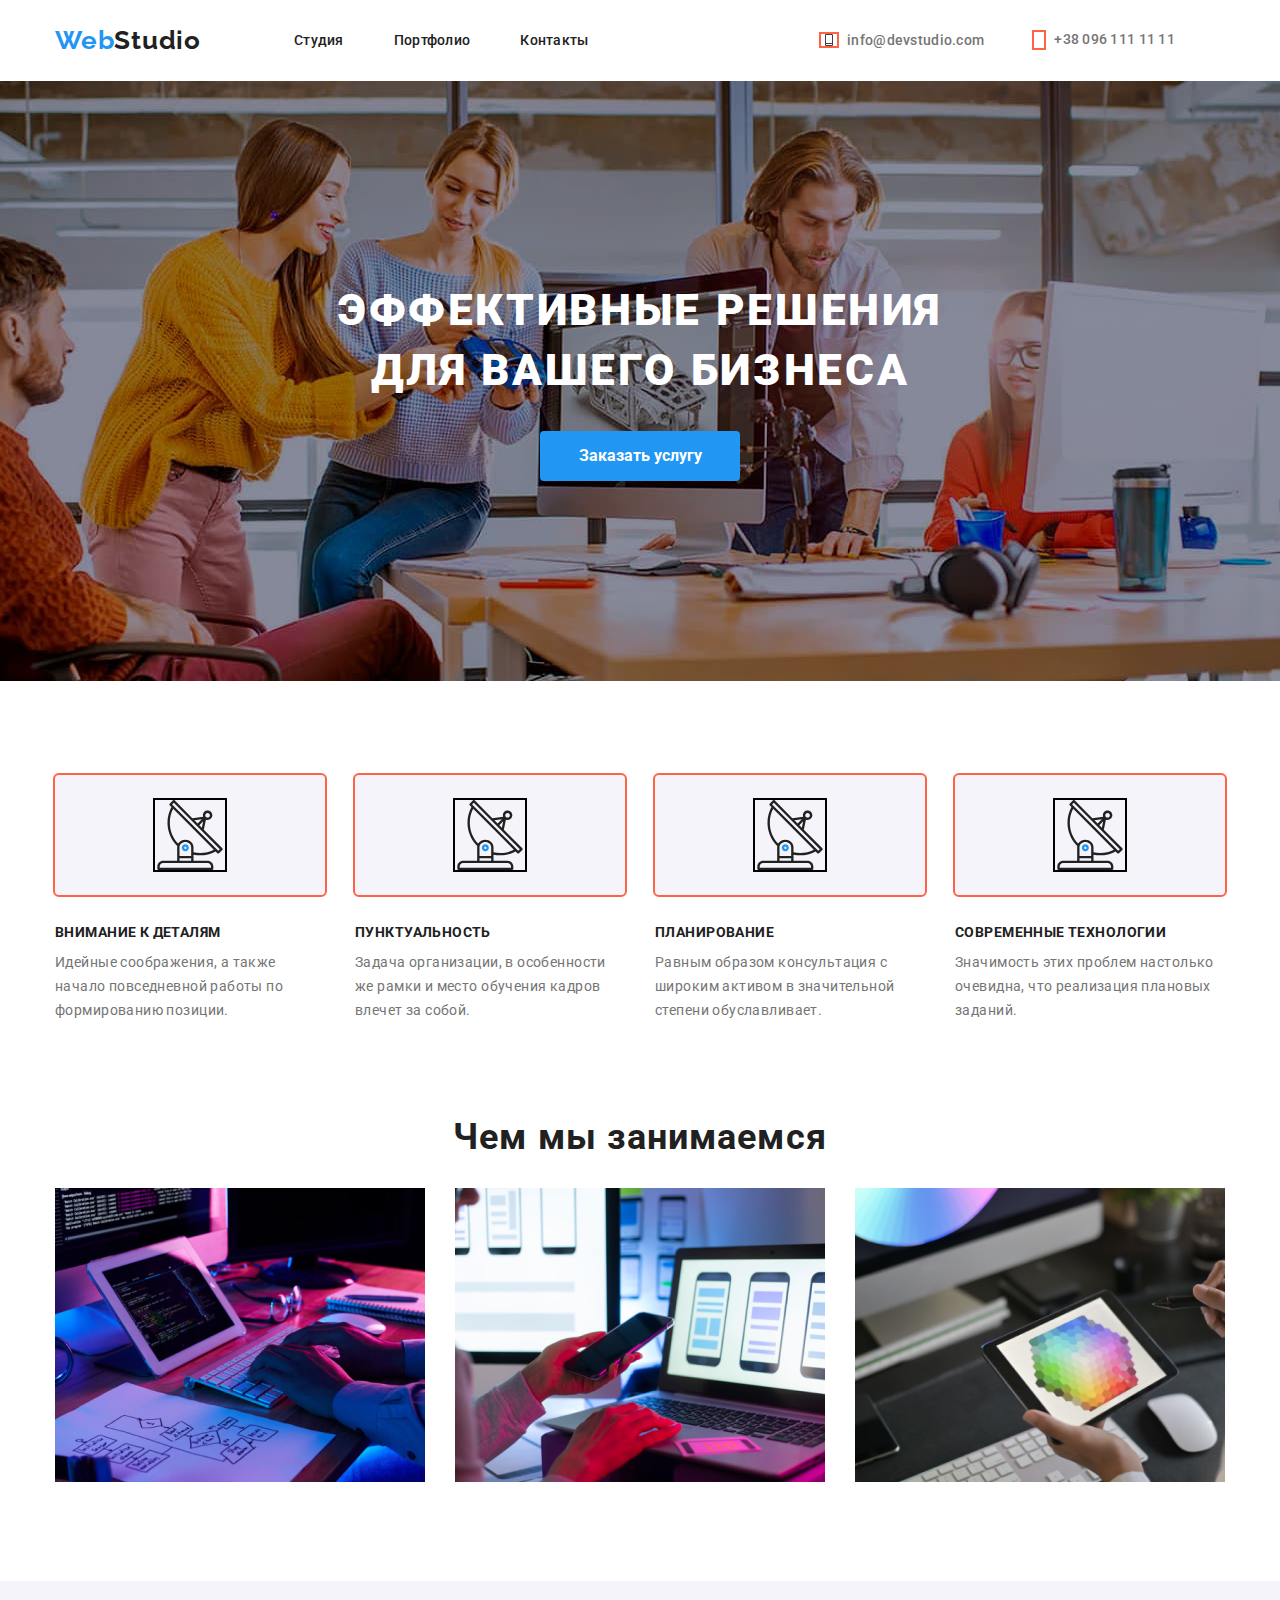
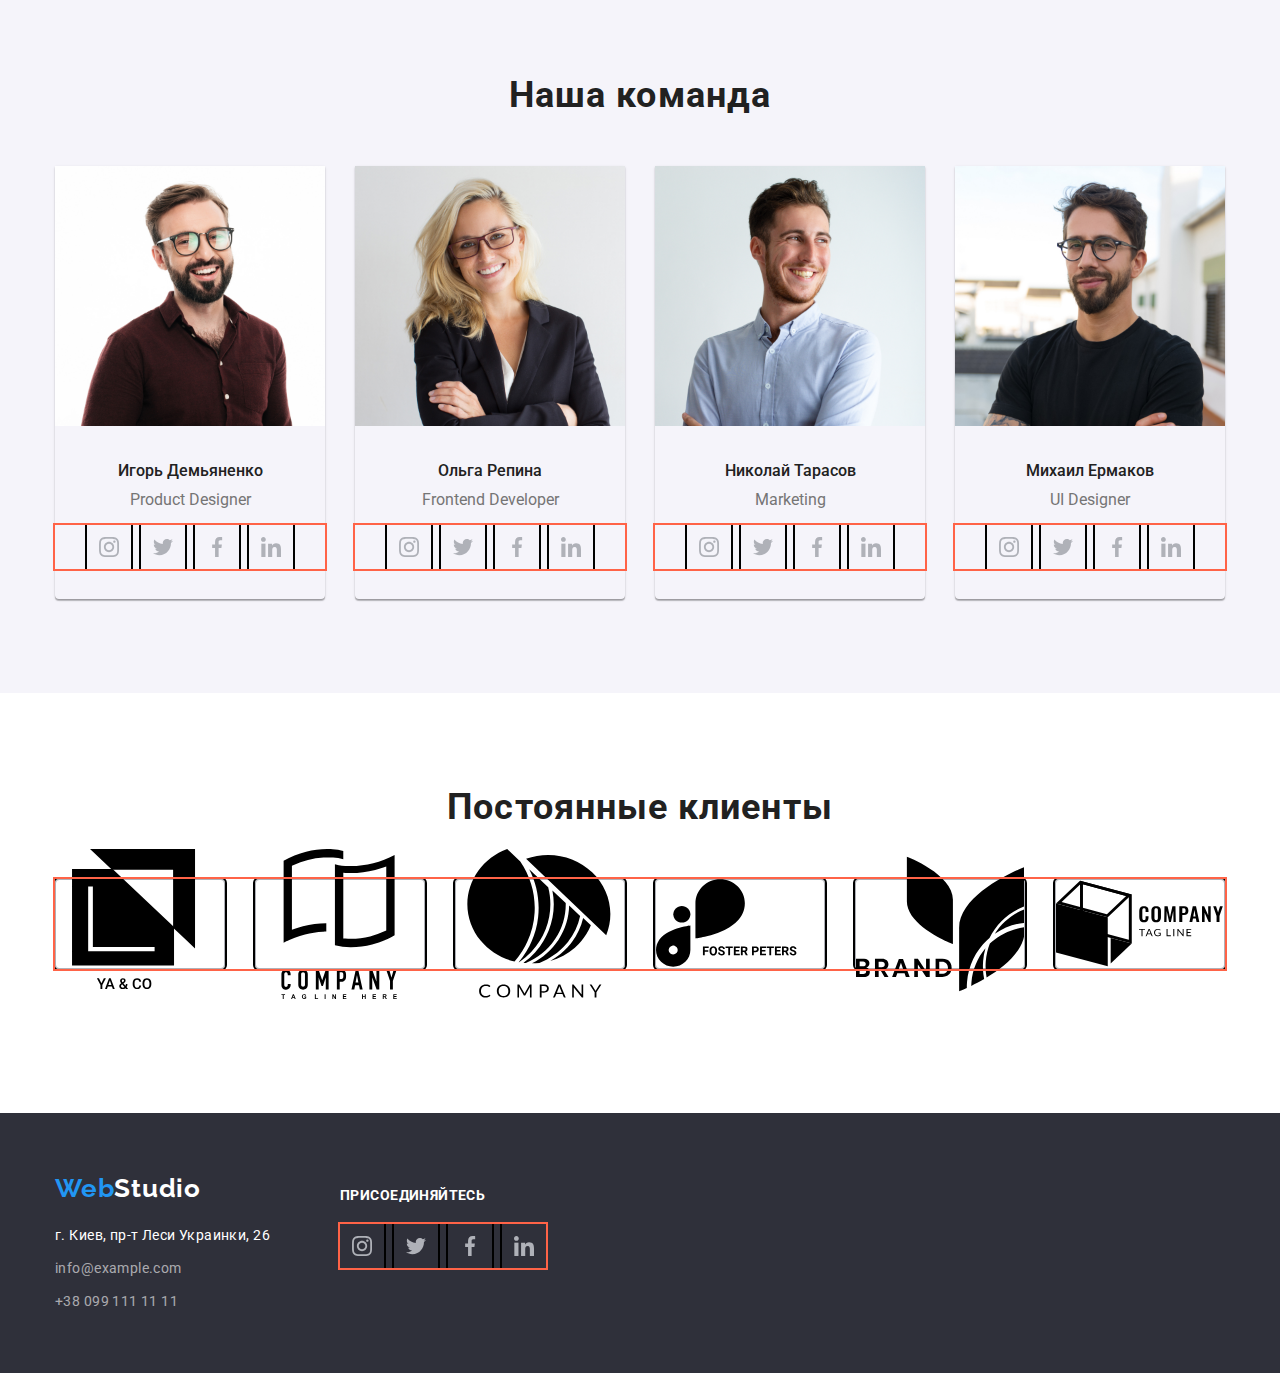
==== commit 4fed00c3: "added commit" ====
--- a/index.html
+++ b/index.html
@@ -27,7 +27,7 @@
 
             <ul class="site-nav list">
               <li class="item">
-                <a href="" class="link current">Студия</a></li>  
+                <a href="" class="link">Студия</a></li>  
               <li class="item">
                 <a href="./portfolio.html" class="link portfolio">Портфолио</a>
               </li>
@@ -39,11 +39,12 @@
           <div class="nav-autho">
             <a class="adress-header link" href="info@devstudio.com">
               <svg class="button-icon" height="12" width="16">
-                <use href="./images/sprite.svg#Vector">
+                <use href=".//images/sprite.svg#Vector">
                 </use>
               </svg>
               info@devstudio.com</a>         
-            <a class="adress-header link" href="+38 096 111 11 11"><svg class="button-icon"height="16" width="10">
+            <a class="adress-header link" href="+38 096 111 11 11">
+              <svg class="button-icon"height="16" width="10">
                 <use href=".images/sprite/svg#envelope">
                 </use>
               </svg>
@@ -386,16 +387,9 @@
                     </svg>
                   </a>
                 </li>
-
               </ul>
-
             </div>
-
-
           </section>
-
-
-
 
     </main>
     <!-- ФУТЕР -->
@@ -413,6 +407,44 @@
             <a href="" class="footer-link">+38 099 111 11 11</a> 
           </address>
         </div>
+        <div>
+          <p class="footer-text">присоединяйтесь</p>
+          <ul class="social-networks">
+                  <li class="social-logo">
+                    <a href="#" class="social-icon">
+                      <svg width="20" hight="20">
+                        <use href="./images/sprite.svg#instagram-2">
+                        </use>
+                      </svg>
+                    </a>
+                  </li>
+                  <li class="social-logo">
+                    <a href="#" class="social-icon">
+                      <svg width="20" hight="20">
+                        <use href="./images/sprite.svg#twitter-1">
+                        </use>
+                      </svg>
+                    </a>
+
+                  <li class="social-logo">
+                    <a href="#" class="social-icon">
+                      <svg width="20" hight="20">
+                        <use href="./images/sprite.svg#facebook-1">
+                        </use>
+                      </svg>
+                    </a>
+                  </li>
+
+                  <li class="social-logo">
+                    <a href="#" class="social-icon">
+                      <svg width="20" hight="20">
+                        <use href="./images/sprite.svg#linkedin-1">
+                        </use>
+                      </svg>
+                    </a>
+                  </li>
+          </ul>
+        </div>
       </div>
     </footer>
   </body>
--- a/css/styles.css
+++ b/css/styles.css
@@ -105,10 +105,6 @@
 
 .site-nav .link:hover,
 .site-nav .link:focus {
-  color: var(--accent-color);
-}
-
-.site-nav .link.current {
   color: var(--accent-color);
 }
 
@@ -390,10 +386,17 @@
   display: flex;
   justify-content: center;
   align-items: center;
-
+  text-decoration: none;
   width: 44px;
   height: 44px;
   outline: 2px solid black;
+  fill: #afb1b8;
+}
+
+.social-icon:hover,
+.social-icon:focus {
+  color: #2196f3;
+  fill: white;
 }
 
 /* Постійні клієнти */
@@ -453,8 +456,12 @@
   padding-bottom: 60px;
 }
 
+.container.footer {
+  display: flex;
+  align-items: center;
+}
 .footer-list {
-  align-items: center;
+  margin-right: 70px;
 }
 
 .logo-footer {
@@ -502,6 +509,21 @@
 }
 .mail {
   margin-bottom: 9px;
+}
+
+.footer-text {
+  font-family: Roboto;
+  font-style: normal;
+  font-weight: bold;
+  font-size: 14px;
+  line-height: 1.14;
+  letter-spacing: 0.03em;
+  text-transform: uppercase;
+
+  color: #ffffff;
+
+  margin-top: 0;
+  margin-bottom: 20px;
 }
 
 /* СТОРІНКА ПОРТФОЛІО */
@@ -591,7 +613,7 @@
   border-radius: 4px;
   border-color: transparent;
   color: #212121;
-  background-color: var(--accent-color);
+  background-color: #f5f4fa;
   font-family: inherit;
   font-weight: 500;
   font-size: 16px;
@@ -617,6 +639,7 @@
   flex-basis: calc(100% / 3 - 30px);
   margin-top: -30px;
   margin-left: -30px;
+  cursor: pointer;
 }
 
 .portfolio-card .item {
@@ -625,6 +648,12 @@
 
 .item-link {
   display: block;
+}
+
+.portfolio-card .item:hover,
+.portfolio-card .item:focus {
+  box-shadow: 0px 1px 1px rgba(0, 0, 0, 0.12), 0px 4px 4px rgba(0, 0, 0, 0.06),
+    1px 4px 6px rgba(0, 0, 0, 0.16);
 }
 
 .img-portfolio {
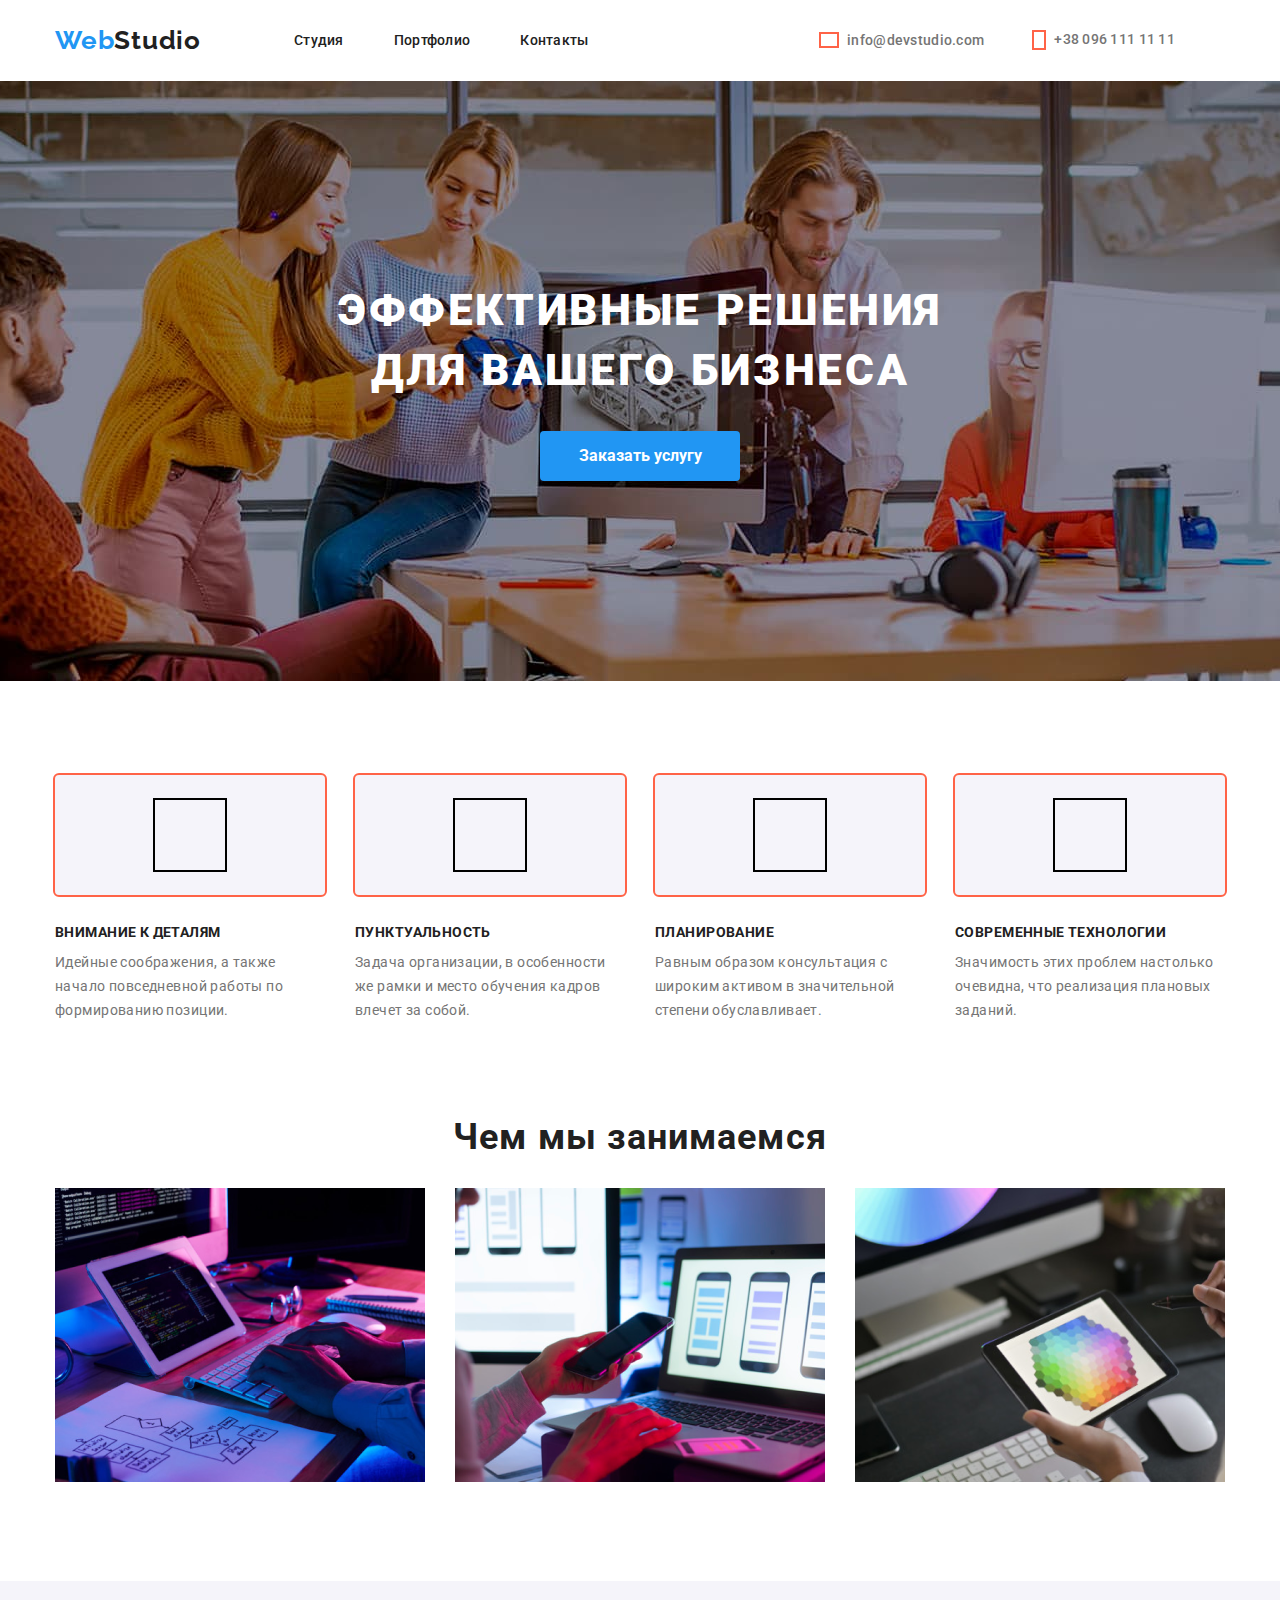
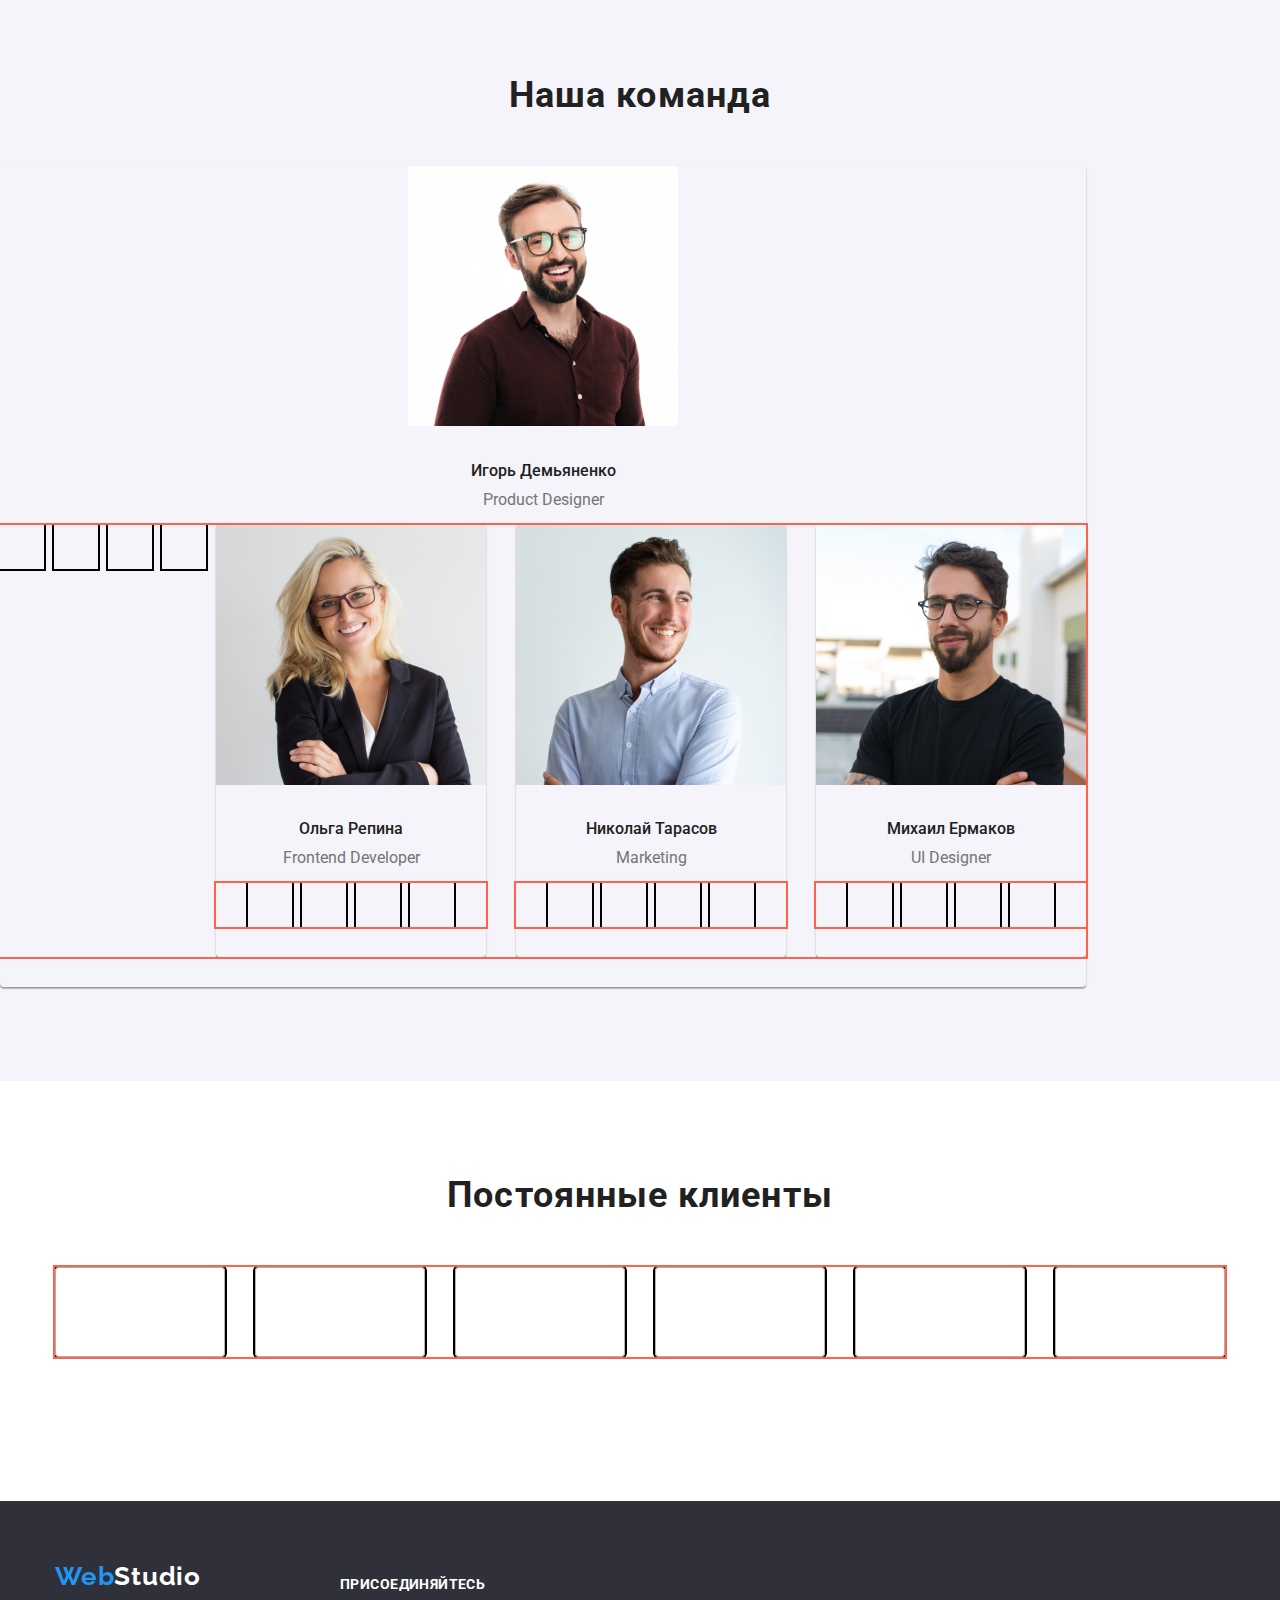
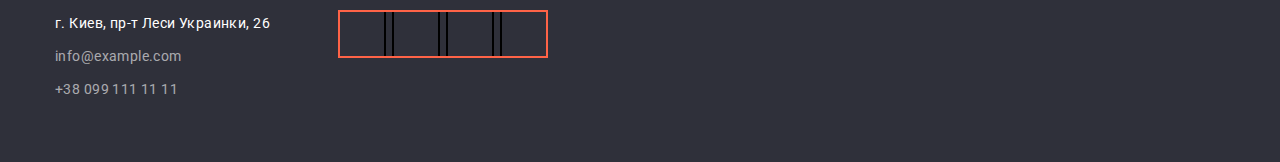
==== commit 19b82418: "added commit" ====
--- a/index.html
+++ b/index.html
@@ -16,62 +16,67 @@
     <link rel="stylesheet" href="./css/styles.css" />
   </head>
   <body>
+    <!-- Видите знак вокслицания? Это говорит о том, что в разметке ошибка и преттиер не может отформатировать
+    ЧТобы ее поправить - мы открываем терминал и пользуемся подсказками. Нам там все написано
+  Вызов нужной строки - ctrl+G -->
+
     <!-- Шапка сайту -->
     <header class="header">
       <!-- Навігація сайту -->
       <div class="container">
-         <nav class="page-header">
-            <a href="" class="logo-header">
-              <span class="logo-web">Web</span><span class="logo-studio">Studio</span>
-            </a>       
-
-            <ul class="site-nav list">
-              <li class="item">
-                <a href="" class="link">Студия</a></li>  
-              <li class="item">
-                <a href="./portfolio.html" class="link portfolio">Портфолио</a>
-              </li>
-              <li class="item">
-                <a href="" class="link">Контакты</a></li>
-            </ul>
-          </nav>
+        <nav class="page-header">
+          <a href="" class="logo-header">
+            <span class="logo-web">Web</span
+            ><span class="logo-studio">Studio</span>
+          </a>
+
+          <ul class="site-nav list">
+            <li class="item">
+              <a href="" class="link">Студия</a>
+            </li>
+            <li class="item">
+              <a href="./portfolio.html" class="link portfolio">Портфолио</a>
+            </li>
+            <li class="item">
+              <a href="" class="link">Контакты</a>
+            </li>
+          </ul>
+        </nav>
         <!-- Навігація по авторизації портфоліо -->
-          <div class="nav-autho">
-            <a class="adress-header link" href="info@devstudio.com">
-              <svg class="button-icon" height="12" width="16">
-                <use href=".//images/sprite.svg#Vector">
-                </use>
-              </svg>
-              info@devstudio.com</a>         
-            <a class="adress-header link" href="+38 096 111 11 11">
-              <svg class="button-icon"height="16" width="10">
-                <use href=".images/sprite/svg#envelope">
-                </use>
-              </svg>
-              +38 096 111 11 11</a>  
-          </div>
-    </div>
+        <div class="nav-autho">
+          <a class="adress-header link" href="info@devstudio.com">
+            <svg class="button-icon" height="12" width="16">
+              <use href=".//images/sprite.svg#Vector"></use>
+            </svg>
+            info@devstudio.com</a
+          >
+          <a class="adress-header link" href="+38 0961111111">
+            <svg class="button-icon" height="16" width="10">
+              <use href=".images/sprite/svg#envelope"></use>
+            </svg>
+            +38 096 111 11 11</a
+          >
+        </div>
+      </div>
     </header>
     <main>
-        <!-- Hero -->
-          <section class="section hero overlay">
-            <h1 class="hero-title">Эффективные решения для вашего бизнеса</h1>
-            <button type="button" class="hero-button">Заказать услугу</button>
-          </section>
-    
-        <!-- Наші функції -->
-          <section class="section features">
-          <div class="container">
-
-            <!-- Прихований заголовок -->
-              <h2 class="visually-hidden">Наши функции</h2>
+      <!-- Hero -->
+      <section class="section hero overlay">
+        <h1 class="hero-title">Эффективные решения для вашего бизнеса</h1>
+        <button type="button" class="hero-button">Заказать услугу</button>
+      </section>
+
+      <!-- Наші функції -->
+      <section class="section features">
+        <div class="container">
+          <!-- Прихований заголовок -->
+          <h2 class="visually-hidden">Наши функции</h2>
 
           <ul class="features-list">
             <li class="skills">
               <div class="actions">
                 <svg class="actions-icon">
-                  <use href="./images/sprite.svg#antenna-1">
-                  </use>
+                  <use href="./images/sprite.svg#antenna-1"></use>
                 </svg>
               </div>
               <h3 class="title">Внимание к деталям</h3>
@@ -82,10 +87,9 @@
             </li>
 
             <li class="skills">
-                <div class="actions">
+              <div class="actions">
                 <svg class="actions-icon">
-                  <use href="./images/sprite.svg#antenna-1">
-                  </use>
+                  <use href="./images/sprite.svg#antenna-1"></use>
                 </svg>
               </div>
               <h3 class="title">Пунктуальность</h3>
@@ -96,10 +100,9 @@
             </li>
 
             <li class="skills">
-                <div class="actions">
+              <div class="actions">
                 <svg class="actions-icon">
-                  <use href="./images/sprite.svg#antenna-1">
-                  </use>
+                  <use href="./images/sprite.svg#antenna-1"></use>
                 </svg>
               </div>
               <h3 class="title">Планирование</h3>
@@ -110,10 +113,9 @@
             </li>
 
             <li class="skills">
-                <div class="actions">
+              <div class="actions">
                 <svg class="actions-icon">
-                  <use href="./images/sprite.svg#antenna-1">
-                  </use>
+                  <use href="./images/sprite.svg#antenna-1"></use>
                 </svg>
               </div>
               <h3 class="title">Современные технологии</h3>
@@ -123,326 +125,319 @@
               </p>
             </li>
           </ul>
-          </div>
-          </section>
-
-            <!-- Чим ми займаємось -->
-          <section class="section work">
-            <div class="container">
-                <h2 class="work-title">Чем мы занимаемся</h2>
-                <ul class="lists">
-                  <li class="img">
-                      <img src="./img/box1.png" alt="Написання коду" />
-                  </li>
-                  <li class="img">
-                    <img src="./img/box2.png" alt="Синхронізація з те>лфоном" />
-                  </li>
-                  <li class="img">
-                    <img src="./img/box3.png" alt="Застосування додатку" />
-                  </li>
-                </ul>
-
-            </div>
-          </section>
-
-        <!-- Наша команда -->
-
-          <section class="section team">
-       <div class="container">
-     
-          <h2 class="team-title">Наша команда</h2>
-          <ul class="team-list">
-            <li class="team-card">
-              <a href="" class="item-link"></a>
-              <img
-                class="foto" src="./img/img1.jpg" alt="Игорь Демьяненко" height="260"/>
-                <h3 class="name">Игорь Демьяненко</h3>
-                <p class="position">Product Designer</p>
-                <ul class="social-networks">
-                  <li class="social-logo">
-                    <a href="#" class="social-icon">
-                      <svg width="20" hight="20">
-                        <use href="./images/sprite.svg#instagram-2">
-                        </use>
-                      </svg>
-                    </a>
-                  </li>
-                  <li class="social-logo">
-                    <a href="#" class="social-icon">
-                      <svg width="20" hight="20">
-                        <use href="./images/sprite.svg#twitter-1">
-                        </use>
-                      </svg>
-                    </a>
-
-                  <li class="social-logo">
-                    <a href="#" class="social-icon">
-                      <svg width="20" hight="20">
-                        <use href="./images/sprite.svg#facebook-1">
-                        </use>
-                      </svg>
-                    </a>
-                  </li>
-
-                  <li class="social-logo">
-                    <a href="#" class="social-icon">
-                      <svg width="20" hight="20">
-                        <use href="./images/sprite.svg#linkedin-1">
-                        </use>
-                      </svg>
-                    </a>
-                  </li>
-                </ul>
-
-            </li>
-            <li class="team-card">
-              <a href="" class="item-link"></a>
-              <img
-                class="foto"
-                src="./img/img2.jpg"
-                alt="Ольга Репина"
-                height="260"
-              />           
+        </div>
+      </section>
+
+      <!-- Чим ми займаємось -->
+      <section class="section work">
+        <div class="container">
+          <h2 class="work-title">Чем мы занимаемся</h2>
+          <ul class="lists">
+            <li class="img">
+              <img src="./img/box1.png" alt="Написання коду" />
+            </li>
+            <li class="img">
+              <img src="./img/box2.png" alt="Синхронізація з те>лфоном" />
+            </li>
+            <li class="img">
+              <img src="./img/box3.png" alt="Застосування додатку" />
+            </li>
+          </ul>
+        </div>
+      </section>
+
+      <!-- Наша команда -->
+
+      <section class="section team">
+        <!-- <div class="container"> -->
+
+        <h2 class="team-title">Наша команда</h2>
+        <ul class="team-list">
+          <li class="team-card">
+            <a href="" class="item-link"></a>
+            <img
+              class="foto"
+              src="./img/img1.jpg"
+              alt="Игорь Демьяненко"
+              height="260"
+            />
+            <h3 class="name">Игорь Демьяненко</h3>
+            <p class="position">Product Designer</p>
+            <ul class="social-networks">
+              <li class="social-logo">
+                <a href="#" class="social-icon">
+                  <svg width="20" hight="20">
+                    <use href="./images/sprite.svg#instagram-2"></use>
+                  </svg>
+                </a>
+              </li>
+              <li class="social-logo">
+                <a href="#" class="social-icon">
+                  <svg width="20" hight="20">
+                    <use href="./images/sprite.svg#twitter-1"></use>
+                  </svg>
+                </a>
+              </li>
+
+              <li class="social-logo">
+                <a href="#" class="social-icon">
+                  <svg width="20" hight="20">
+                    <use href="./images/sprite.svg#facebook-1"></use>
+                  </svg>
+                </a>
+              </li>
+
+              <li class="social-logo">
+                <a href="#" class="social-icon">
+                  <svg width="20" hight="20">
+                    <use href="./images/sprite.svg#linkedin-1"></use>
+                  </svg>
+                </a>
+              </li>
+
+              <!-- </li> -->
+              <li class="team-card">
+                <a href="" class="item-link"></a>
+                <img
+                  class="foto"
+                  src="./img/img2.jpg"
+                  alt="Ольга Репина"
+                  height="260"
+                />
                 <h3 class="name">Ольга Репина</h3>
                 <p class="position">Frontend Developer</p>
-                 <ul class="social-networks">
-                  <li class="social-logo">
-                    <a href="#" class="social-icon">
-                      <svg width="20" hight="20">
-                        <use href="./images/sprite.svg#instagram-2">
-                        </use>
-                      </svg>
-                    </a>
-                  </li>
-                  <li class="social-logo">
-                    <a href="#" class="social-icon">
-                      <svg width="20" hight="20">
-                        <use href="./images/sprite.svg#twitter-1">
-                        </use>
-                      </svg>
-                    </a>
-
-                  <li class="social-logo">
-                    <a href="#" class="social-icon">
-                      <svg width="20" hight="20">
-                        <use href="./images/sprite.svg#facebook-1">
-                        </use>
-                      </svg>
-                    </a>
-                  </li>
-
-                  <li class="social-logo">
-                    <a href="#" class="social-icon">
-                      <svg width="20" hight="20">
-                        <use href="./images/sprite.svg#linkedin-1">
-                        </use>
+                <ul class="social-networks">
+                  <li class="social-logo">
+                    <a href="#" class="social-icon">
+                      <svg width="20" hight="20">
+                        <use href="./images/sprite.svg#instagram-2"></use>
+                      </svg>
+                    </a>
+                  </li>
+                  <li class="social-logo">
+                    <a href="#" class="social-icon">
+                      <svg width="20" hight="20">
+                        <use href="./images/sprite.svg#twitter-1"></use>
+                      </svg>
+                    </a>
+                  </li>
+
+                  <li class="social-logo">
+                    <a href="#" class="social-icon">
+                      <svg width="20" hight="20">
+                        <use href="./images/sprite.svg#facebook-1"></use>
+                      </svg>
+                    </a>
+                  </li>
+
+                  <li class="social-logo">
+                    <a href="#" class="social-icon">
+                      <svg width="20" hight="20">
+                        <use href="./images/sprite.svg#linkedin-1"></use>
                       </svg>
                     </a>
                   </li>
                 </ul>
-             
-            </li>
-            <li class="team-card">
-              <a href="" class="item-link"></a>
-              <img
-                class="foto"
-                src="./img/img3.jpg"
-                alt="Николай Тарасов"
-                height="260"
-              />
+              </li>
+
+              <li class="team-card">
+                <a href="" class="item-link"></a>
+                <img
+                  class="foto"
+                  src="./img/img3.jpg"
+                  alt="Николай Тарасов"
+                  height="260"
+                />
                 <h3 class="name">Николай Тарасов</h3>
                 <p class="position">Marketing</p>
                 <ul class="social-networks">
                   <li class="social-logo">
                     <a href="#" class="social-icon">
                       <svg width="20" hight="20">
-                        <use href="./images/sprite.svg#instagram-2">
-                        </use>
-                      </svg>
-                    </a>
-                  </li>
-                  <li class="social-logo">
-                    <a href="#" class="social-icon">
-                      <svg width="20" hight="20">
-                        <use href="./images/sprite.svg#twitter-1">
-                        </use>
-                      </svg>
-                    </a>
-
-                  <li class="social-logo">
-                    <a href="#" class="social-icon">
-                      <svg width="20" hight="20">
-                        <use href="./images/sprite.svg#facebook-1">
-                        </use>
-                      </svg>
-                    </a>
-                  </li>
-
-                  <li class="social-logo">
-                    <a href="#" class="social-icon">
-                      <svg width="20" hight="20">
-                        <use href="./images/sprite.svg#linkedin-1">
-                        </use>
+                        <use href="./images/sprite.svg#instagram-2"></use>
+                      </svg>
+                    </a>
+                  </li>
+                  <li class="social-logo">
+                    <a href="#" class="social-icon">
+                      <svg width="20" hight="20">
+                        <use href="./images/sprite.svg#twitter-1"></use>
+                      </svg>
+                    </a>
+                  </li>
+
+                  <li class="social-logo">
+                    <a href="#" class="social-icon">
+                      <svg width="20" hight="20">
+                        <use href="./images/sprite.svg#facebook-1"></use>
+                      </svg>
+                    </a>
+                  </li>
+
+                  <li class="social-logo">
+                    <a href="#" class="social-icon">
+                      <svg width="20" hight="20">
+                        <use href="./images/sprite.svg#linkedin-1"></use>
                       </svg>
                     </a>
                   </li>
                 </ul>
-            </li>
-            <li class="team-card">
-              <a href="" class="item-link"></a>
-              <img
-                class="foto"
-                src="./img/img4.jpg"
-                alt="Михаил Ермаков"
-                height="260"
-              />
+                <!-- </li> -->
+                <!-- </li> -->
+              </li>
+
+              <li class="team-card">
+                <a href="" class="item-link"></a>
+                <img
+                  class="foto"
+                  src="./img/img4.jpg"
+                  alt="Михаил Ермаков"
+                  height="260"
+                />
                 <h3 class="name">Михаил Ермаков</h3>
                 <p class="position">UI Designer</p>
-               <ul class="social-networks">
-                  <li class="social-logo">
-                    <a href="#" class="social-icon">
-                      <svg width="20" hight="20">
-                        <use href="./images/sprite.svg#instagram-2">
-                        </use>
-                      </svg>
-                    </a>
-                  </li>
-                  <li class="social-logo">
-                    <a href="#" class="social-icon">
-                      <svg width="20" hight="20">
-                        <use href="./images/sprite.svg#twitter-1">
-                        </use>
-                      </svg>
-                    </a>
-
-                  <li class="social-logo">
-                    <a href="#" class="social-icon">
-                      <svg width="20" hight="20">
-                        <use href="./images/sprite.svg#facebook-1">
-                        </use>
-                      </svg>
-                    </a>
-                  </li>
-
-                  <li class="social-logo">
-                    <a href="#" class="social-icon">
-                      <svg width="20" hight="20">
-                        <use href="./images/sprite.svg#linkedin-1">
-                        </use>
+                <ul class="social-networks">
+                  <li class="social-logo">
+                    <a href="#" class="social-icon">
+                      <svg width="20" hight="20">
+                        <use href="./images/sprite.svg#instagram-2"></use>
+                      </svg>
+                    </a>
+                  </li>
+
+                  <li class="social-logo">
+                    <a href="#" class="social-icon">
+                      <svg width="20" hight="20">
+                        <use href="./images/sprite.svg#twitter-1"></use>
+                      </svg>
+                    </a>
+                  </li>
+
+                  <li class="social-logo">
+                    <a href="#" class="social-icon">
+                      <svg width="20" hight="20">
+                        <use href="./images/sprite.svg#facebook-1"></use>
+                      </svg>
+                    </a>
+                  </li>
+
+                  <li class="social-logo">
+                    <a href="#" class="social-icon">
+                      <svg width="20" hight="20">
+                        <use href="./images/sprite.svg#linkedin-1"></use>
                       </svg>
                     </a>
                   </li>
                 </ul>
-              </div>
+                <!-- </div> -->
+              </li>
+            </ul>
+          </li>
+        </ul>
+      </section>
+
+      <!-- Постійні клієнти -->
+
+      <section class="section client">
+        <div class="container">
+          <h2 class="client-title">Постоянные клиенты</h2>
+          <ul class="client-list">
+            <li class="client-link">
+              <a class="client-item" href="">
+                <svg class="client-icon">
+                  <use href="./images/sprite.svg#logo-1"></use>
+                </svg>
+              </a>
+            </li>
+            <li class="client-link">
+              <a class="client-item" href="">
+                <svg class="client-icon">
+                  <use href="./images/sprite.svg#logo-2"></use>
+                </svg>
+              </a>
+            </li>
+            <li class="client-link">
+              <a class="client-item" href="">
+                <svg class="client-icon">
+                  <use href="./images/sprite.svg#logo-3"></use>
+                </svg>
+              </a>
+            </li>
+            <li class="client-link">
+              <a class="client-item" href="">
+                <svg class="client-icon">
+                  <use href="./images/sprite.svg#logo-4"></use>
+                </svg>
+              </a>
+            </li>
+            <li class="client-link">
+              <a class="client-item" href="">
+                <svg class="client-icon">
+                  <use href="./images/sprite.svg#logo-5"></use>
+                </svg>
+              </a>
+            </li>
+            <li class="client-link">
+              <a class="client-item" href="">
+                <svg class="client-icon">
+                  <use href="./images/sprite.svg#logo-6"></use>
+                </svg>
+              </a>
             </li>
           </ul>
-        
-          </section>  
-
-        <!-- Постійні клієнти -->
-
-          <section class="section client">
-            <div class="container">
-              <h2 class="client-title">Постоянные клиенты</h2>
-              <ul class="client-list">
-                <li class="client-link">
-                  <a class="client-item" href="">
-                    <svg class="client-icon">
-                      <use href="./images/sprite.svg#logo-1"></use>
-                    </svg>
-                  </a>
-                </li>
-                <li class="client-link">
-                  <a class="client-item" href="">
-                    <svg class="client-icon">
-                      <use href="./images/sprite.svg#logo-2"></use>
-                    </svg>
-                  </a>
-                </li>
-                <li class="client-link">
-                  <a class="client-item" href="">
-                    <svg class="client-icon">
-                      <use href="./images/sprite.svg#logo-3"></use>
-                    </svg>
-                  </a>
-                </li>
-                <li class="client-link">
-                  <a class="client-item" href="">
-                    <svg class="client-icon">
-                      <use href="./images/sprite.svg#logo-4"></use>
-                    </svg>
-                  </a>
-                </li>
-                <li class="client-link">
-                  <a class="client-item" href="">
-                    <svg class="client-icon">
-                      <use href="./images/sprite.svg#logo-5"></use>
-                    </svg>
-                  </a>
-                </li>
-                <li class="client-link">
-                  <a class="client-item" href="">
-                    <svg class="client-icon">
-                      <use href="./images/sprite.svg#logo-6"></use>
-                    </svg>
-                  </a>
-                </li>
-              </ul>
-            </div>
-          </section>
-
+        </div>
+      </section>
     </main>
     <!-- ФУТЕР -->
-    <footer >
-          <!-- Логотип -->
+    <footer>
+      <!-- Логотип -->
       <div class="container footer">
         <div class="footer-list">
           <a href="" class="logo-footer">
-          <span class="web">Web</span><span class="studio">Studio</span>
-         </a>
+            <span class="web">Web</span><span class="studio">Studio</span>
+          </a>
           <!-- Адрес в футері -->
           <address>
-          <span class="adress-footer">г. Киев, пр-т Леси Украинки, 26<br></span> 
+            <span class="adress-footer"
+              >г. Киев, пр-т Леси Украинки, 26<br
+            /></span>
             <a href="" class="footer-link mail">info@example.com</a>
-            <a href="" class="footer-link">+38 099 111 11 11</a> 
+            <a href="" class="footer-link">+38 099 111 11 11</a>
           </address>
         </div>
         <div>
           <p class="footer-text">присоединяйтесь</p>
           <ul class="social-networks">
-                  <li class="social-logo">
-                    <a href="#" class="social-icon">
-                      <svg width="20" hight="20">
-                        <use href="./images/sprite.svg#instagram-2">
-                        </use>
-                      </svg>
-                    </a>
-                  </li>
-                  <li class="social-logo">
-                    <a href="#" class="social-icon">
-                      <svg width="20" hight="20">
-                        <use href="./images/sprite.svg#twitter-1">
-                        </use>
-                      </svg>
-                    </a>
-
-                  <li class="social-logo">
-                    <a href="#" class="social-icon">
-                      <svg width="20" hight="20">
-                        <use href="./images/sprite.svg#facebook-1">
-                        </use>
-                      </svg>
-                    </a>
-                  </li>
-
-                  <li class="social-logo">
-                    <a href="#" class="social-icon">
-                      <svg width="20" hight="20">
-                        <use href="./images/sprite.svg#linkedin-1">
-                        </use>
-                      </svg>
-                    </a>
-                  </li>
+            <li class="social-logo">
+              <a href="#" class="social-icon">
+                <svg width="20" hight="20">
+                  <use href="./images/sprite.svg#instagram-2"></use>
+                </svg>
+              </a>
+            </li>
+            <li class="social-logo">
+              <a href="#" class="social-icon">
+                <svg width="20" hight="20">
+                  <use href="./images/sprite.svg#twitter-1"></use>
+                </svg>
+              </a>
+            </li>
+
+            <li class="social-logo">
+              <a href="#" class="social-icon">
+                <svg width="20" hight="20">
+                  <use href="./images/sprite.svg#facebook-1"></use>
+                </svg>
+              </a>
+            </li>
+
+            <li class="social-logo">
+              <a href="#" class="social-icon">
+                <svg width="20" hight="20">
+                  <use href="./images/sprite.svg#linkedin-1"></use>
+                </svg>
+              </a>
+            </li>
           </ul>
         </div>
       </div>
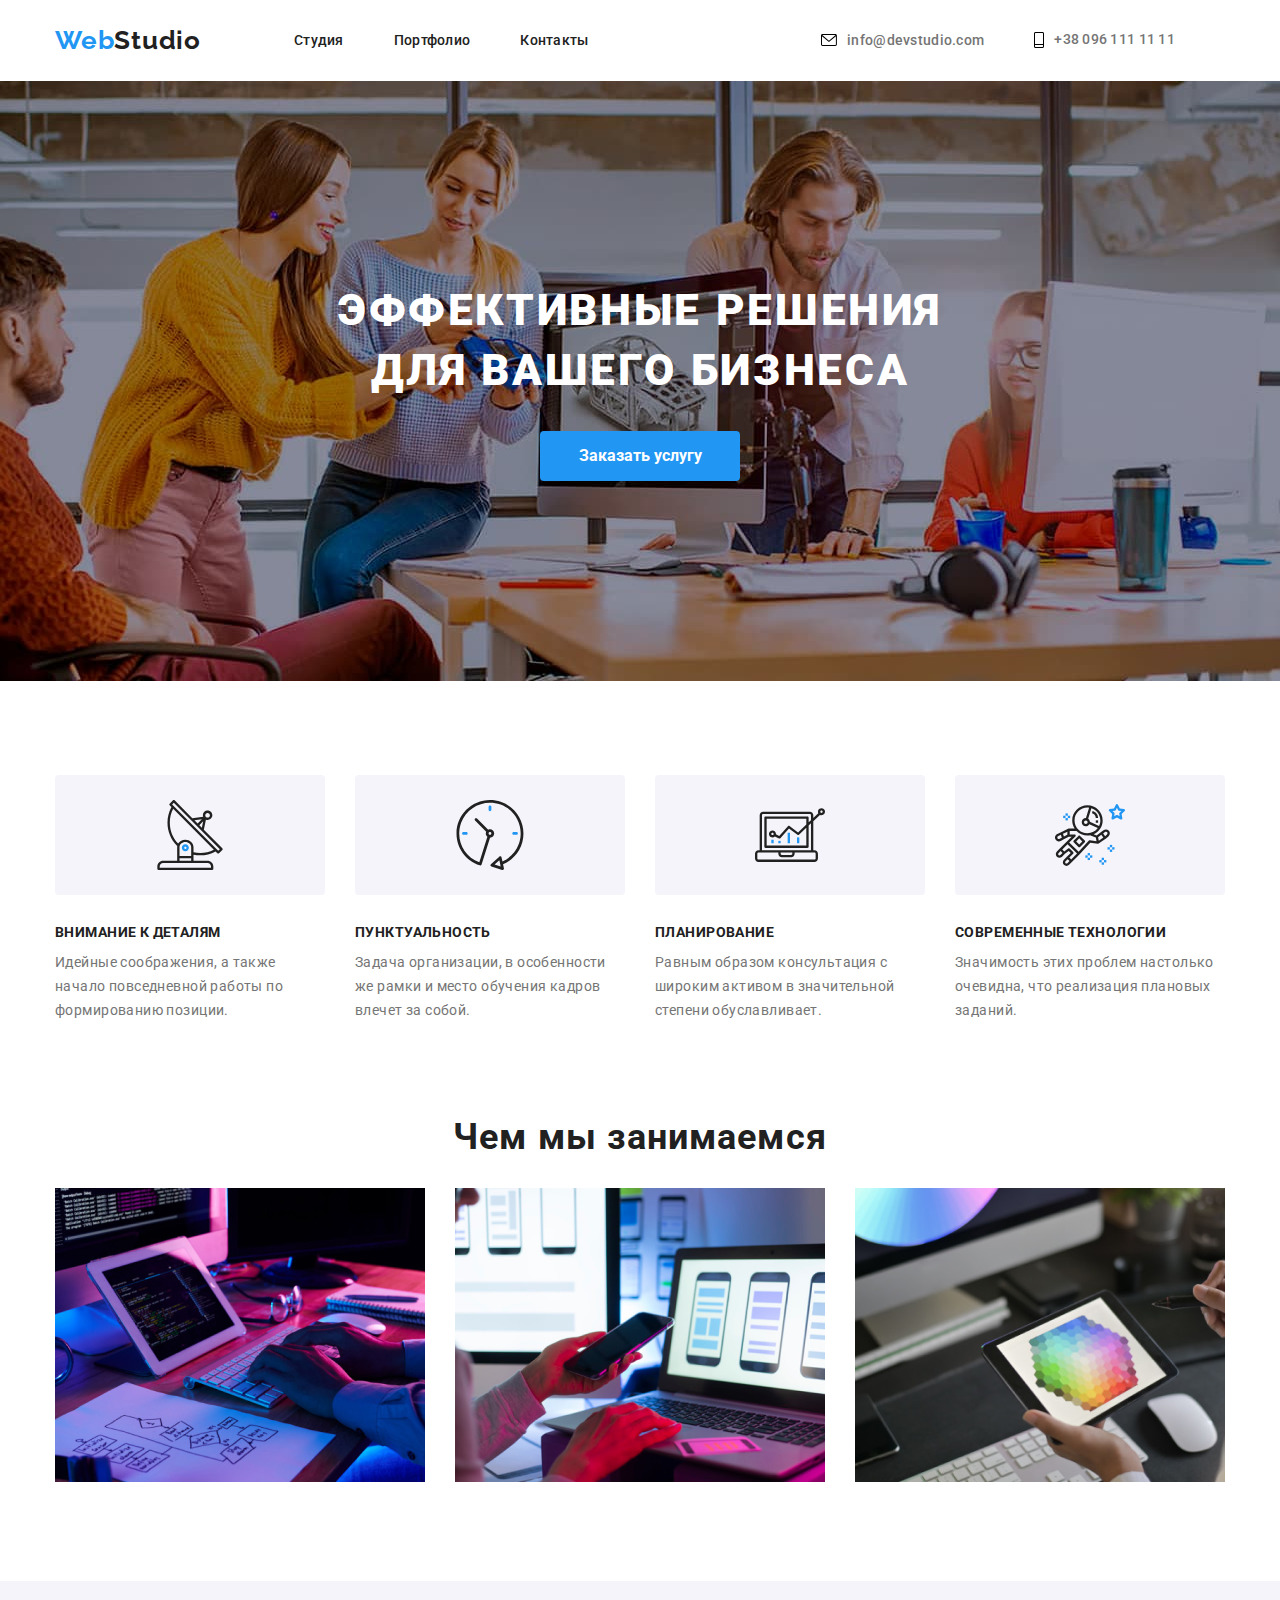
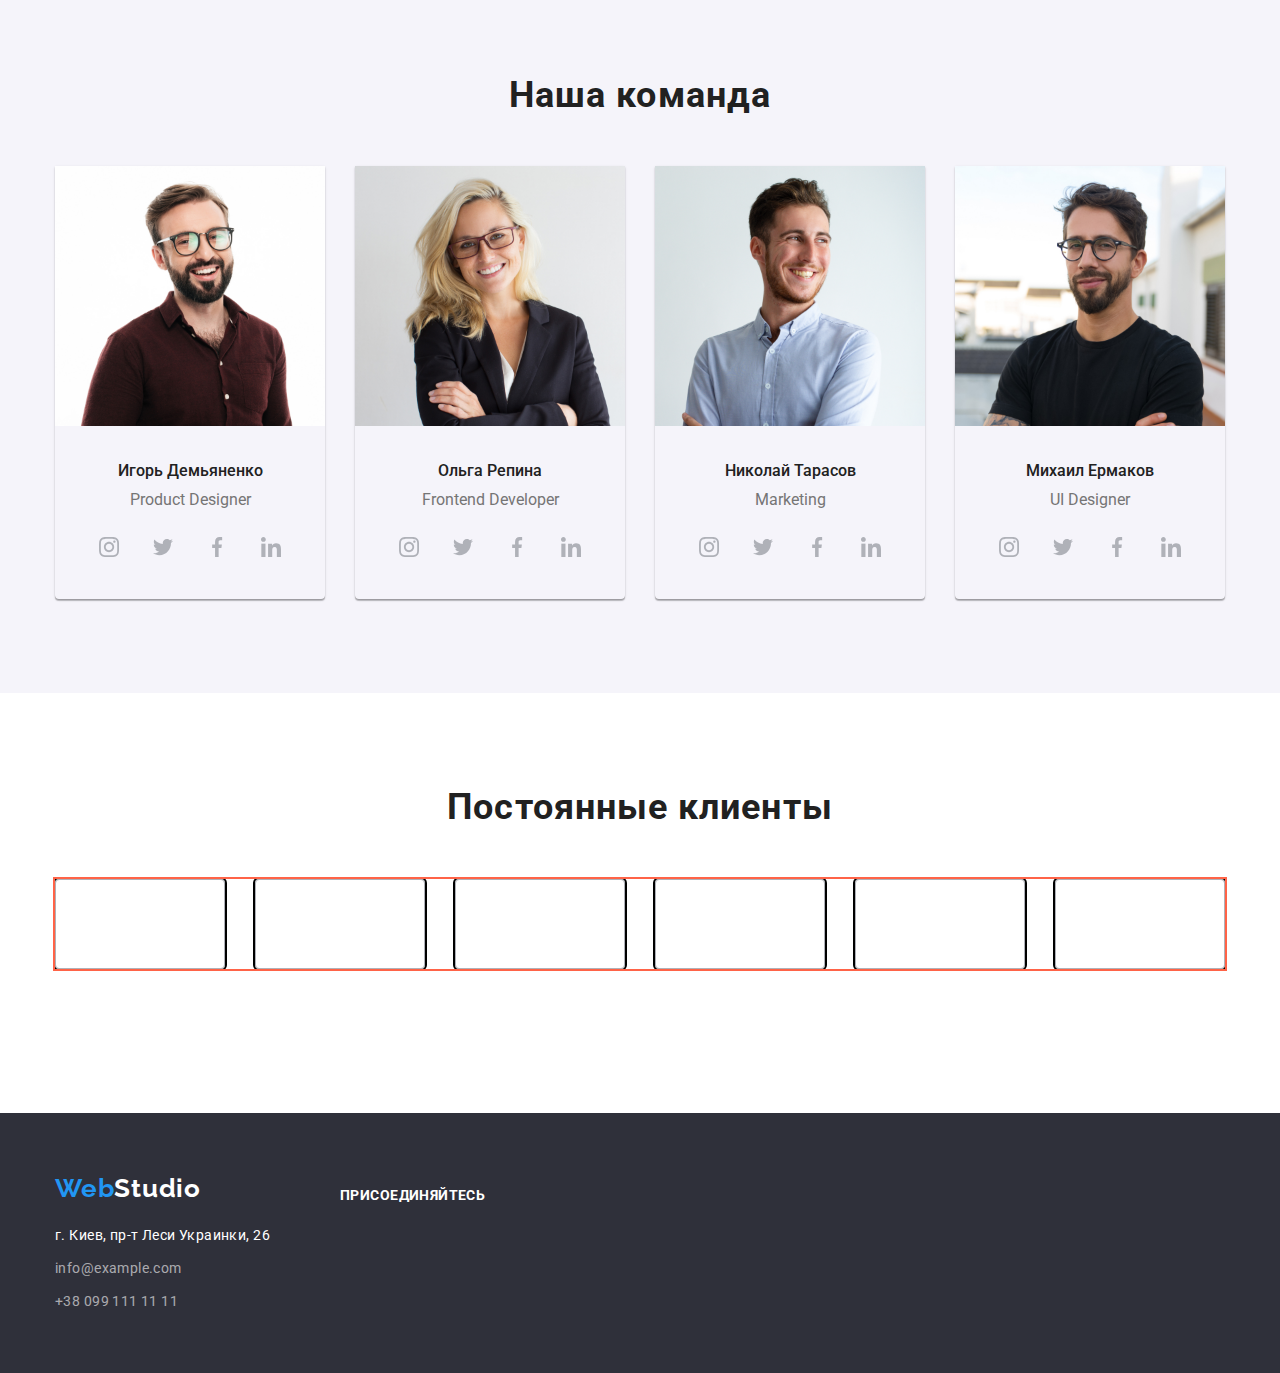
==== commit 9e53fd4d: "added commit" ====
--- a/index.html
+++ b/index.html
@@ -46,13 +46,13 @@
         <div class="nav-autho">
           <a class="adress-header link" href="info@devstudio.com">
             <svg class="button-icon" height="12" width="16">
-              <use href=".//images/sprite.svg#Vector"></use>
+              <use href=".//images/sprite.svg#envelope"></use>
             </svg>
             info@devstudio.com</a
           >
           <a class="adress-header link" href="+38 0961111111">
             <svg class="button-icon" height="16" width="10">
-              <use href=".images/sprite/svg#envelope"></use>
+              <use href=".//images/sprite.svg#vector"></use>
             </svg>
             +38 096 111 11 11</a
           >
@@ -76,7 +76,7 @@
             <li class="skills">
               <div class="actions">
                 <svg class="actions-icon">
-                  <use href="./images/sprite.svg#antenna-1"></use>
+                  <use href=".//images/sprite.svg#antenna"></use>
                 </svg>
               </div>
               <h3 class="title">Внимание к деталям</h3>
@@ -89,7 +89,7 @@
             <li class="skills">
               <div class="actions">
                 <svg class="actions-icon">
-                  <use href="./images/sprite.svg#antenna-1"></use>
+                  <use href="./images/sprite.svg#clock"></use>
                 </svg>
               </div>
               <h3 class="title">Пунктуальность</h3>
@@ -102,7 +102,7 @@
             <li class="skills">
               <div class="actions">
                 <svg class="actions-icon">
-                  <use href="./images/sprite.svg#antenna-1"></use>
+                  <use href="./images/sprite.svg#diagram"></use>
                 </svg>
               </div>
               <h3 class="title">Планирование</h3>
@@ -115,7 +115,7 @@
             <li class="skills">
               <div class="actions">
                 <svg class="actions-icon">
-                  <use href="./images/sprite.svg#antenna-1"></use>
+                  <use href="./images/sprite.svg#astronaut"></use>
                 </svg>
               </div>
               <h3 class="title">Современные технологии</h3>
@@ -149,191 +149,179 @@
       <!-- Наша команда -->
 
       <section class="section team">
-        <!-- <div class="container"> -->
-
-        <h2 class="team-title">Наша команда</h2>
-        <ul class="team-list">
-          <li class="team-card">
-            <a href="" class="item-link"></a>
-            <img
-              class="foto"
-              src="./img/img1.jpg"
-              alt="Игорь Демьяненко"
-              height="260"
-            />
-            <h3 class="name">Игорь Демьяненко</h3>
-            <p class="position">Product Designer</p>
-            <ul class="social-networks">
-              <li class="social-logo">
-                <a href="#" class="social-icon">
-                  <svg width="20" hight="20">
-                    <use href="./images/sprite.svg#instagram-2"></use>
-                  </svg>
-                </a>
-              </li>
-              <li class="social-logo">
-                <a href="#" class="social-icon">
-                  <svg width="20" hight="20">
-                    <use href="./images/sprite.svg#twitter-1"></use>
-                  </svg>
-                </a>
-              </li>
-
-              <li class="social-logo">
-                <a href="#" class="social-icon">
-                  <svg width="20" hight="20">
-                    <use href="./images/sprite.svg#facebook-1"></use>
-                  </svg>
-                </a>
-              </li>
-
-              <li class="social-logo">
-                <a href="#" class="social-icon">
-                  <svg width="20" hight="20">
-                    <use href="./images/sprite.svg#linkedin-1"></use>
-                  </svg>
-                </a>
-              </li>
-
-              <!-- </li> -->
-              <li class="team-card">
-                <a href="" class="item-link"></a>
-                <img
-                  class="foto"
-                  src="./img/img2.jpg"
-                  alt="Ольга Репина"
-                  height="260"
-                />
-                <h3 class="name">Ольга Репина</h3>
-                <p class="position">Frontend Developer</p>
-                <ul class="social-networks">
-                  <li class="social-logo">
-                    <a href="#" class="social-icon">
-                      <svg width="20" hight="20">
-                        <use href="./images/sprite.svg#instagram-2"></use>
-                      </svg>
-                    </a>
-                  </li>
-                  <li class="social-logo">
-                    <a href="#" class="social-icon">
-                      <svg width="20" hight="20">
-                        <use href="./images/sprite.svg#twitter-1"></use>
-                      </svg>
-                    </a>
-                  </li>
-
-                  <li class="social-logo">
-                    <a href="#" class="social-icon">
-                      <svg width="20" hight="20">
-                        <use href="./images/sprite.svg#facebook-1"></use>
-                      </svg>
-                    </a>
-                  </li>
-
-                  <li class="social-logo">
-                    <a href="#" class="social-icon">
-                      <svg width="20" hight="20">
-                        <use href="./images/sprite.svg#linkedin-1"></use>
-                      </svg>
-                    </a>
-                  </li>
-                </ul>
-              </li>
-
-              <li class="team-card">
-                <a href="" class="item-link"></a>
-                <img
-                  class="foto"
-                  src="./img/img3.jpg"
-                  alt="Николай Тарасов"
-                  height="260"
-                />
-                <h3 class="name">Николай Тарасов</h3>
-                <p class="position">Marketing</p>
-                <ul class="social-networks">
-                  <li class="social-logo">
-                    <a href="#" class="social-icon">
-                      <svg width="20" hight="20">
-                        <use href="./images/sprite.svg#instagram-2"></use>
-                      </svg>
-                    </a>
-                  </li>
-                  <li class="social-logo">
-                    <a href="#" class="social-icon">
-                      <svg width="20" hight="20">
-                        <use href="./images/sprite.svg#twitter-1"></use>
-                      </svg>
-                    </a>
-                  </li>
-
-                  <li class="social-logo">
-                    <a href="#" class="social-icon">
-                      <svg width="20" hight="20">
-                        <use href="./images/sprite.svg#facebook-1"></use>
-                      </svg>
-                    </a>
-                  </li>
-
-                  <li class="social-logo">
-                    <a href="#" class="social-icon">
-                      <svg width="20" hight="20">
-                        <use href="./images/sprite.svg#linkedin-1"></use>
-                      </svg>
-                    </a>
-                  </li>
-                </ul>
-                <!-- </li> -->
-                <!-- </li> -->
-              </li>
-
-              <li class="team-card">
-                <a href="" class="item-link"></a>
-                <img
-                  class="foto"
-                  src="./img/img4.jpg"
-                  alt="Михаил Ермаков"
-                  height="260"
-                />
-                <h3 class="name">Михаил Ермаков</h3>
-                <p class="position">UI Designer</p>
-                <ul class="social-networks">
-                  <li class="social-logo">
-                    <a href="#" class="social-icon">
-                      <svg width="20" hight="20">
-                        <use href="./images/sprite.svg#instagram-2"></use>
-                      </svg>
-                    </a>
-                  </li>
-
-                  <li class="social-logo">
-                    <a href="#" class="social-icon">
-                      <svg width="20" hight="20">
-                        <use href="./images/sprite.svg#twitter-1"></use>
-                      </svg>
-                    </a>
-                  </li>
-
-                  <li class="social-logo">
-                    <a href="#" class="social-icon">
-                      <svg width="20" hight="20">
-                        <use href="./images/sprite.svg#facebook-1"></use>
-                      </svg>
-                    </a>
-                  </li>
-
-                  <li class="social-logo">
-                    <a href="#" class="social-icon">
-                      <svg width="20" hight="20">
-                        <use href="./images/sprite.svg#linkedin-1"></use>
-                      </svg>
-                    </a>
-                  </li>
-                </ul>
-                <!-- </div> -->
-              </li>
-            </ul>
-          </li>
-        </ul>
+        <div class="container">
+          <h2 class="team-title">Наша команда</h2>
+
+          <ul class="team-list">
+            <li class="team-card">
+              <a href="" class="item-link"></a>
+              <img
+                class="foto"
+                src="./img/img1.jpg"
+                alt="Игорь Демьяненко"
+                height="260"
+              />
+              <h3 class="name">Игорь Демьяненко</h3>
+              <p class="position">Product Designer</p>
+              <ul class="social-networks">
+                <li class="social-logo">
+                  <a href="#" class="social-icon">
+                    <svg width="20" hight="20">
+                      <use href=".//images/sprite.svg#instagram"></use>
+                    </svg>
+                  </a>
+                </li>
+                <li class="social-logo">
+                  <a href="#" class="social-icon">
+                    <svg width="20" hight="20">
+                      <use href=".//images/sprite.svg#twitter"></use>
+                    </svg>
+                  </a>
+                </li>
+                <li class="social-logo">
+                  <a href="#" class="social-icon">
+                    <svg width="20" hight="20">
+                      <use href=".//images/sprite.svg#facebook"></use>
+                    </svg>
+                  </a>
+                </li>
+                <li class="social-logo">
+                  <a href="#" class="social-icon">
+                    <svg width="20" hight="20">
+                      <use href=".//images/sprite.svg#linkedin"></use>
+                    </svg>
+                  </a>
+                </li>
+              </ul>
+            </li>
+
+            <li class="team-card">
+              <a href="" class="item-link"></a>
+              <img
+                class="foto"
+                src="./img/img2.jpg"
+                alt="Ольга Репина"
+                height="260"
+              />
+              <h3 class="name">Ольга Репина</h3>
+              <p class="position">Frontend Developer</p>
+              <ul class="social-networks">
+                <li class="social-logo">
+                  <a href="#" class="social-icon">
+                    <svg width="20" hight="20">
+                      <use href=".//images/sprite.svg#instagram"></use>
+                    </svg>
+                  </a>
+                </li>
+                <li class="social-logo">
+                  <a href="#" class="social-icon">
+                    <svg width="20" hight="20">
+                      <use href=".//images/sprite.svg#twitter"></use>
+                    </svg>
+                  </a>
+                </li>
+                <li class="social-logo">
+                  <a href="#" class="social-icon">
+                    <svg width="20" hight="20">
+                      <use href=".//images/sprite.svg#facebook"></use>
+                    </svg>
+                  </a>
+                </li>
+                <li class="social-logo">
+                  <a href="#" class="social-icon">
+                    <svg width="20" hight="20">
+                      <use href=".//images/sprite.svg#linkedin"></use>
+                    </svg>
+                  </a>
+                </li>
+              </ul>
+            </li>
+
+            <li class="team-card">
+              <a href="" class="item-link"></a>
+              <img
+                class="foto"
+                src="./img/img3.jpg"
+                alt="Николай Тарасов"
+                height="260"
+              />
+              <h3 class="name">Николай Тарасов</h3>
+              <p class="position">Marketing</p>
+              <ul class="social-networks">
+                <li class="social-logo">
+                  <a href="#" class="social-icon">
+                    <svg width="20" hight="20">
+                      <use href=".//images/sprite.svg#instagram"></use>
+                    </svg>
+                  </a>
+                </li>
+                <li class="social-logo">
+                  <a href="#" class="social-icon">
+                    <svg width="20" hight="20">
+                      <use href=".//images/sprite.svg#twitter"></use>
+                    </svg>
+                  </a>
+                </li>
+                <li class="social-logo">
+                  <a href="#" class="social-icon">
+                    <svg width="20" hight="20">
+                      <use href=".//images/sprite.svg#facebook"></use>
+                    </svg>
+                  </a>
+                </li>
+                <li class="social-logo">
+                  <a href="#" class="social-icon">
+                    <svg width="20" hight="20">
+                      <use href=".//images/sprite.svg#linkedin"></use>
+                    </svg>
+                  </a>
+                </li>
+              </ul>
+            </li>
+
+            <li class="team-card">
+              <a href="" class="item-link"></a>
+              <img
+                class="foto"
+                src="./img/img4.jpg"
+                alt="Михаил Ермаков"
+                height="260"
+              />
+              <h3 class="name">Михаил Ермаков</h3>
+              <p class="position">UI Designer</p>
+              <ul class="social-networks">
+                <li class="social-logo">
+                  <a href="#" class="social-icon">
+                    <svg width="20" hight="20">
+                      <use href=".//images/sprite.svg#instagram"></use>
+                    </svg>
+                  </a>
+                </li>
+                <li class="social-logo">
+                  <a href="#" class="social-icon">
+                    <svg width="20" hight="20">
+                      <use href=".//images/sprite.svg#twitter"></use>
+                    </svg>
+                  </a>
+                </li>
+                <li class="social-logo">
+                  <a href="#" class="social-icon">
+                    <svg width="20" hight="20">
+                      <use href=".//images/sprite.svg#facebook"></use>
+                    </svg>
+                  </a>
+                </li>
+                <li class="social-logo">
+                  <a href="#" class="social-icon">
+                    <svg width="20" hight="20">
+                      <use href=".//images/sprite.svg#linkedin"></use>
+                    </svg>
+                  </a>
+                </li>
+              </ul>
+            </li>
+          </ul>
+        </div>
       </section>
 
       <!-- Постійні клієнти -->
--- a/css/styles.css
+++ b/css/styles.css
@@ -135,7 +135,6 @@
 }
 
 .button-icon {
-  outline: 2px solid tomato;
   margin-right: 10px;
 }
 
@@ -256,14 +255,11 @@
   border-radius: 4px;
   margin-bottom: 30px;
   margin-top: 0;
-
-  outline: 2px solid tomato;
 }
 
 .actions-icon {
   width: 70px;
   height: 70px;
-  outline: 2px solid black;
 }
 
 .features-list .text {
@@ -373,7 +369,6 @@
   margin-top: 0;
   display: flex;
   justify-content: center;
-  outline: 2px solid tomato;
 
   list-style: none;
 }
@@ -389,7 +384,7 @@
   text-decoration: none;
   width: 44px;
   height: 44px;
-  outline: 2px solid black;
+
   fill: #afb1b8;
 }
 
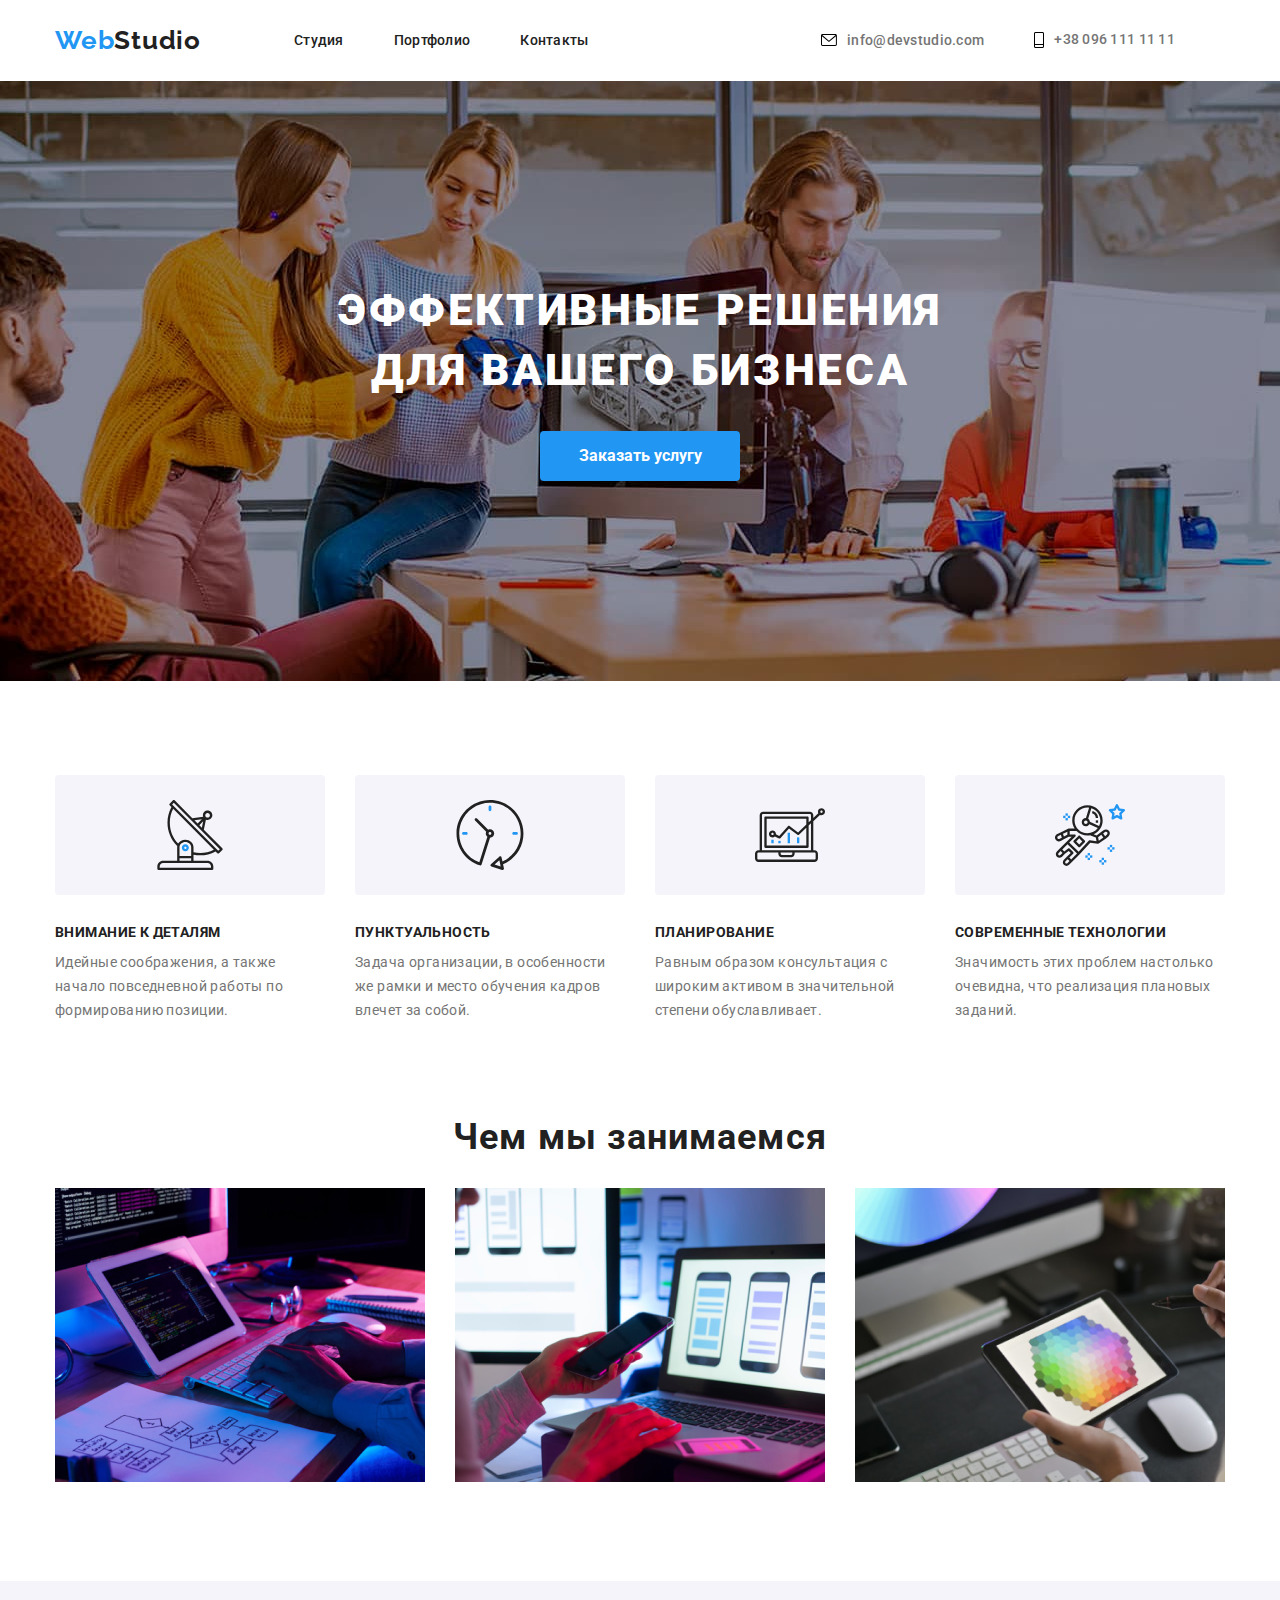
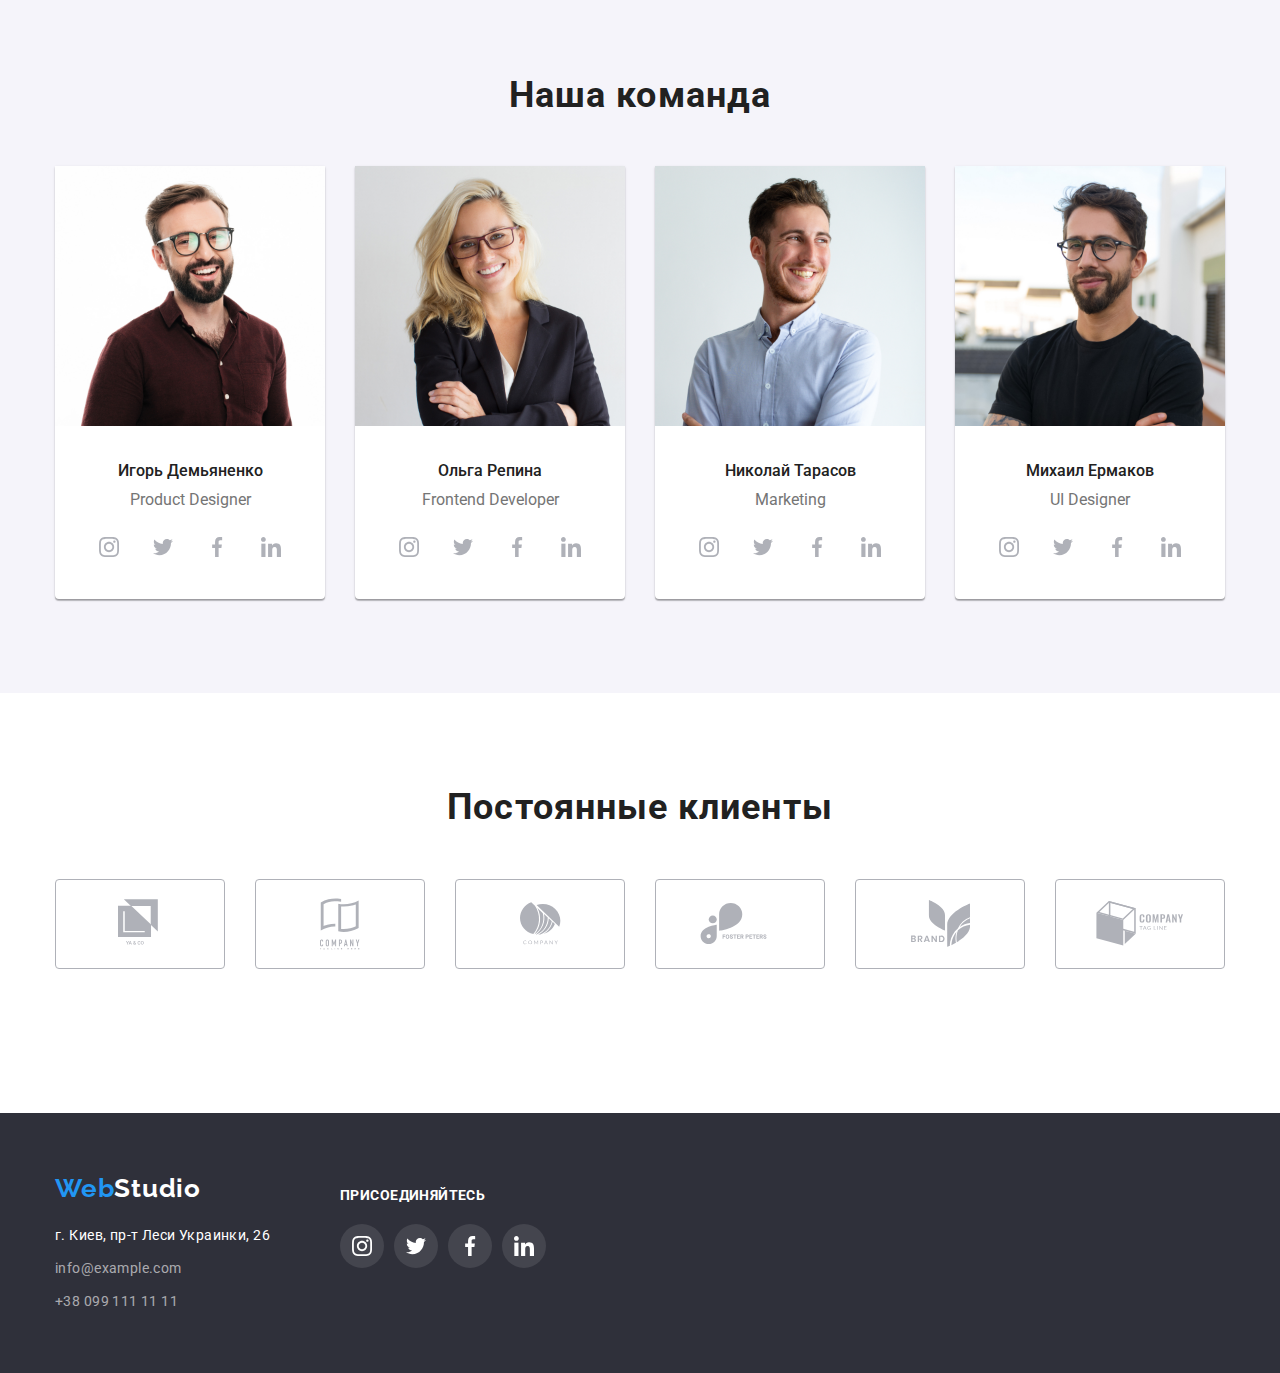
==== commit dfb96438: "added commit" ====
--- a/index.html
+++ b/index.html
@@ -332,43 +332,43 @@
           <ul class="client-list">
             <li class="client-link">
               <a class="client-item" href="">
-                <svg class="client-icon">
-                  <use href="./images/sprite.svg#logo-1"></use>
-                </svg>
-              </a>
-            </li>
-            <li class="client-link">
-              <a class="client-item" href="">
-                <svg class="client-icon">
-                  <use href="./images/sprite.svg#logo-2"></use>
-                </svg>
-              </a>
-            </li>
-            <li class="client-link">
-              <a class="client-item" href="">
-                <svg class="client-icon">
-                  <use href="./images/sprite.svg#logo-3"></use>
-                </svg>
-              </a>
-            </li>
-            <li class="client-link">
-              <a class="client-item" href="">
-                <svg class="client-icon">
-                  <use href="./images/sprite.svg#logo-4"></use>
-                </svg>
-              </a>
-            </li>
-            <li class="client-link">
-              <a class="client-item" href="">
-                <svg class="client-icon">
-                  <use href="./images/sprite.svg#logo-5"></use>
-                </svg>
-              </a>
-            </li>
-            <li class="client-link">
-              <a class="client-item" href="">
-                <svg class="client-icon">
-                  <use href="./images/sprite.svg#logo-6"></use>
+                <svg class="client-icon" width="44" height="49">
+                  <use href=".//images/sprite.svg#logo1"></use>
+                </svg>
+              </a>
+            </li>
+            <li class="client-link">
+              <a class="client-item" href="">
+                <svg class="client-icon" width="40" height="52">
+                  <use href=".//images/sprite.svg#logo2"></use>
+                </svg>
+              </a>
+            </li>
+            <li class="client-link">
+              <a class="client-item" href="">
+                <svg class="client-icon" width="41" height="43">
+                  <use href=".//images/sprite.svg#logo3"></use>
+                </svg>
+              </a>
+            </li>
+            <li class="client-link">
+              <a class="client-item" href="">
+                <svg class="client-icon" width="80" height="42">
+                  <use href=".//images/sprite.svg#logo4"></use>
+                </svg>
+              </a>
+            </li>
+            <li class="client-link">
+              <a class="client-item" href="">
+                <svg class="client-icon" width="59" height="47">
+                  <use href=".//images/sprite.svg#logo5"></use>
+                </svg>
+              </a>
+            </li>
+            <li class="client-link">
+              <a class="client-item" href="">
+                <svg class="client-icon" width="88" height="45">
+                  <use href=".//images/sprite.svg#logo6"></use>
                 </svg>
               </a>
             </li>
@@ -397,32 +397,32 @@
           <p class="footer-text">присоединяйтесь</p>
           <ul class="social-networks">
             <li class="social-logo">
-              <a href="#" class="social-icon">
+              <a href="#" class="social-icon-footer">
                 <svg width="20" hight="20">
-                  <use href="./images/sprite.svg#instagram-2"></use>
+                  <use href=".//images/sprite.svg#instagram"></use>
                 </svg>
               </a>
             </li>
             <li class="social-logo">
-              <a href="#" class="social-icon">
+              <a href="#" class="social-icon-footer">
                 <svg width="20" hight="20">
-                  <use href="./images/sprite.svg#twitter-1"></use>
+                  <use href=".//images/sprite.svg#twitter"></use>
                 </svg>
               </a>
             </li>
 
             <li class="social-logo">
-              <a href="#" class="social-icon">
+              <a href="#" class="social-icon-footer">
                 <svg width="20" hight="20">
-                  <use href="./images/sprite.svg#facebook-1"></use>
+                  <use href=".//images/sprite.svg#facebook"></use>
                 </svg>
               </a>
             </li>
 
             <li class="social-logo">
-              <a href="#" class="social-icon">
+              <a href="#" class="social-icon-footer">
                 <svg width="20" hight="20">
-                  <use href="./images/sprite.svg#linkedin-1"></use>
+                  <use href=".//images/sprite.svg#linkedin"></use>
                 </svg>
               </a>
             </li>
--- a/css/styles.css
+++ b/css/styles.css
@@ -332,6 +332,7 @@
   box-shadow: 0px 1px 3px rgba(0, 0, 0, 0.12), 0px 1px 1px rgba(0, 0, 0, 0.14),
     0px 2px 1px rgba(0, 0, 0, 0.2);
   border-radius: 0px 0px 4px 4px;
+  background: #ffffff;
 }
 
 .team-card:not(:last-child) {
@@ -377,24 +378,24 @@
   margin-right: 10px;
 }
 
+.social-icon:hover,
+.social-icon:focus {
+  fill: #ffffff;
+  background-color: #2196f3;
+}
+
 .social-icon {
   display: flex;
   justify-content: center;
   align-items: center;
-  text-decoration: none;
   width: 44px;
   height: 44px;
-
   fill: #afb1b8;
-}
-
-.social-icon:hover,
-.social-icon:focus {
-  color: #2196f3;
-  fill: white;
-}
-
-/* Постійні клієнти */
+  border: none;
+  border-radius: 50%;
+}
+
+/* ПОСТІЙНІ КЛІЄНТИ */
 .section.client {
   padding-top: 94px;
   padding-bottom: 94px;
@@ -410,7 +411,6 @@
   line-height: 1.16;
   text-align: center;
   letter-spacing: 0.03em;
-
   color: #212121;
   margin-top: 0;
   margin-bottom: 50px;
@@ -420,7 +420,6 @@
   display: flex;
   justify-content: center;
   list-style: none;
-  outline: 2px solid tomato;
 }
 
 .client-link:not(:last-child) {
@@ -428,18 +427,26 @@
 }
 
 .client-item {
-  outline: 2px solid black;
-
   display: flex;
   justify-content: center;
   align-items: center;
-
   width: 170px;
   height: 90px;
 
   border: 1px solid #afb1b8;
-  box-sizing: border-box;
   border-radius: 4px;
+  text-decoration: none;
+  color: #afb1b8;
+}
+
+.client-item:hover,
+.client-item:focus {
+  border: 1px solid var(--accent-color);
+  color: var(--accent-color);
+}
+
+.client-icon {
+  fill: currentColor;
 }
 
 /* ФУТЕР */
@@ -514,11 +521,26 @@
   line-height: 1.14;
   letter-spacing: 0.03em;
   text-transform: uppercase;
-
   color: #ffffff;
-
   margin-top: 0;
   margin-bottom: 20px;
+}
+
+.social-icon-footer:hover,
+.social-icon-footer:focus {
+  background-color: #2196f3;
+}
+
+.social-icon-footer {
+  display: flex;
+  justify-content: center;
+  align-items: center;
+  width: 44px;
+  height: 44px;
+  fill: #ffffff;
+  border: none;
+  border-radius: 50%;
+  background: rgba(255, 255, 255, 0.1);
 }
 
 /* СТОРІНКА ПОРТФОЛІО */
@@ -691,6 +713,5 @@
   padding-bottom: 60px;
   padding-right: 215px;
   padding-left: 215px;
-
   background: #2f303a;
 }
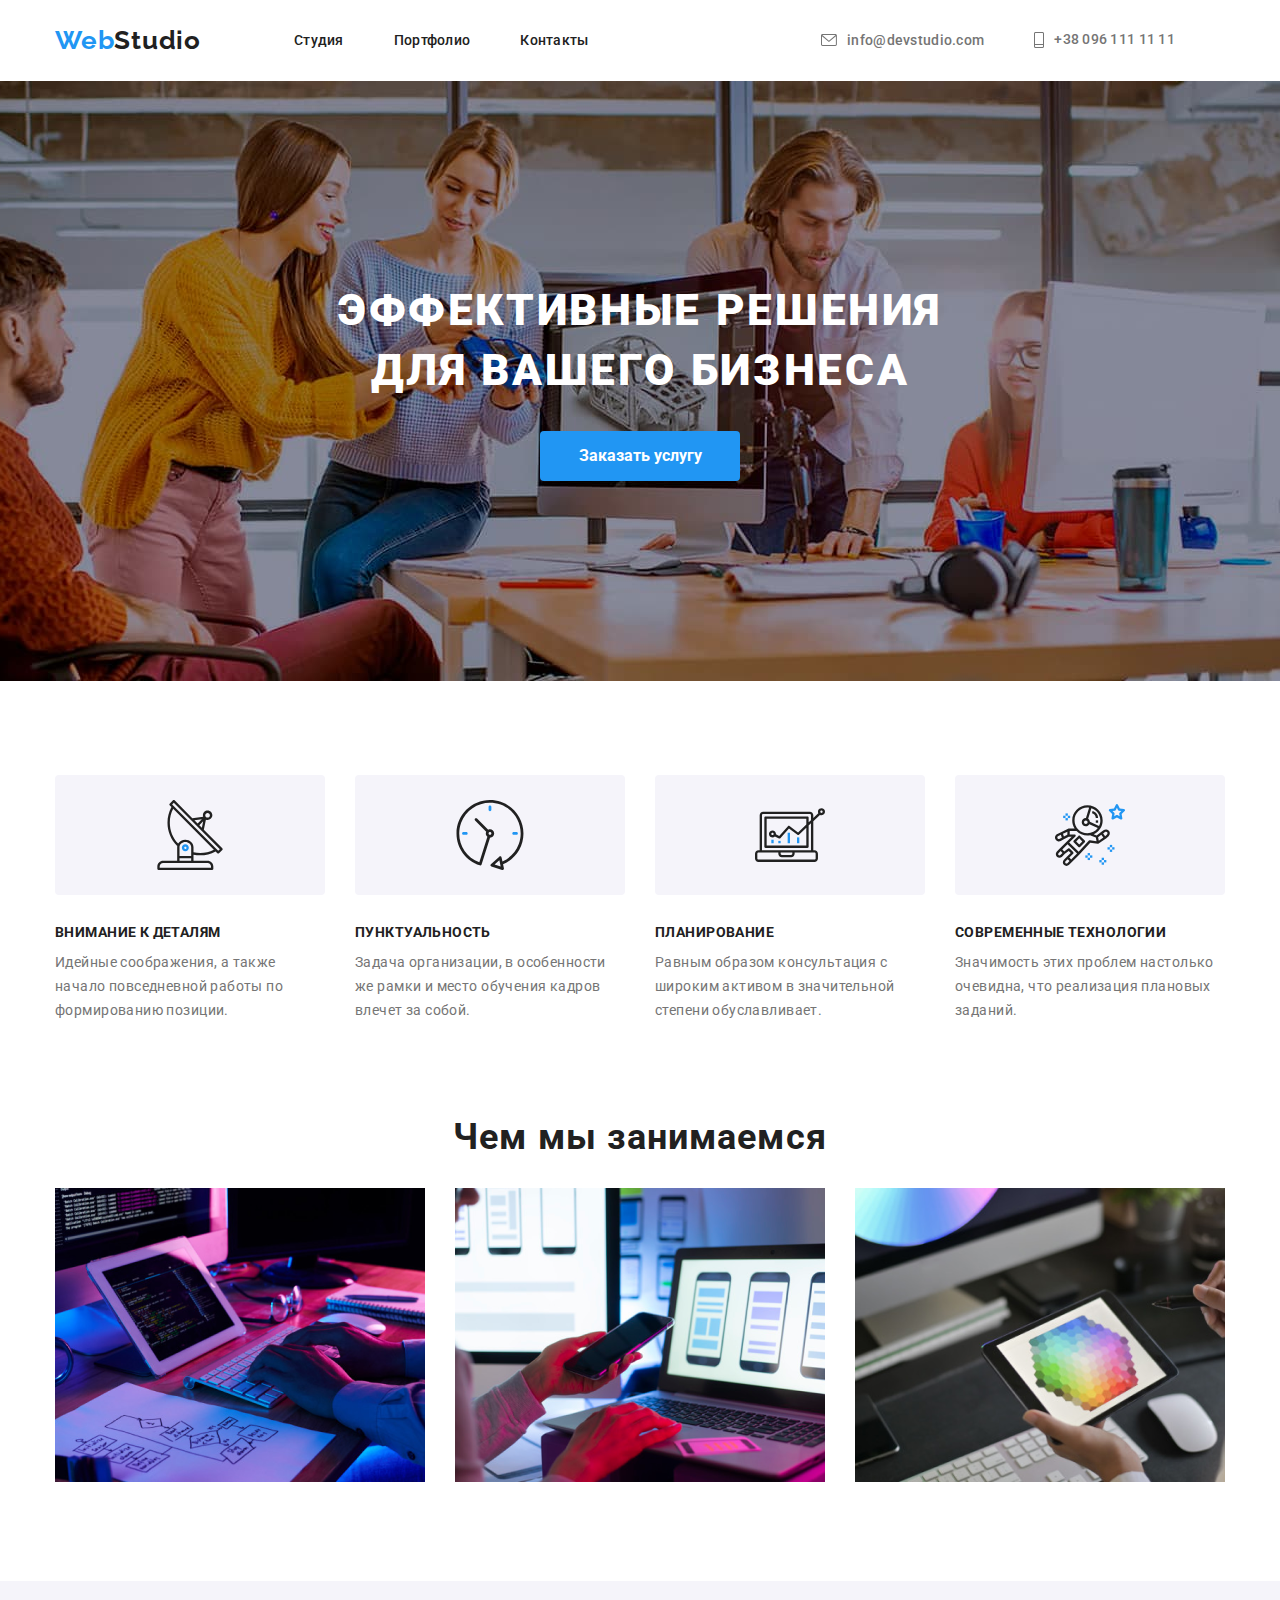
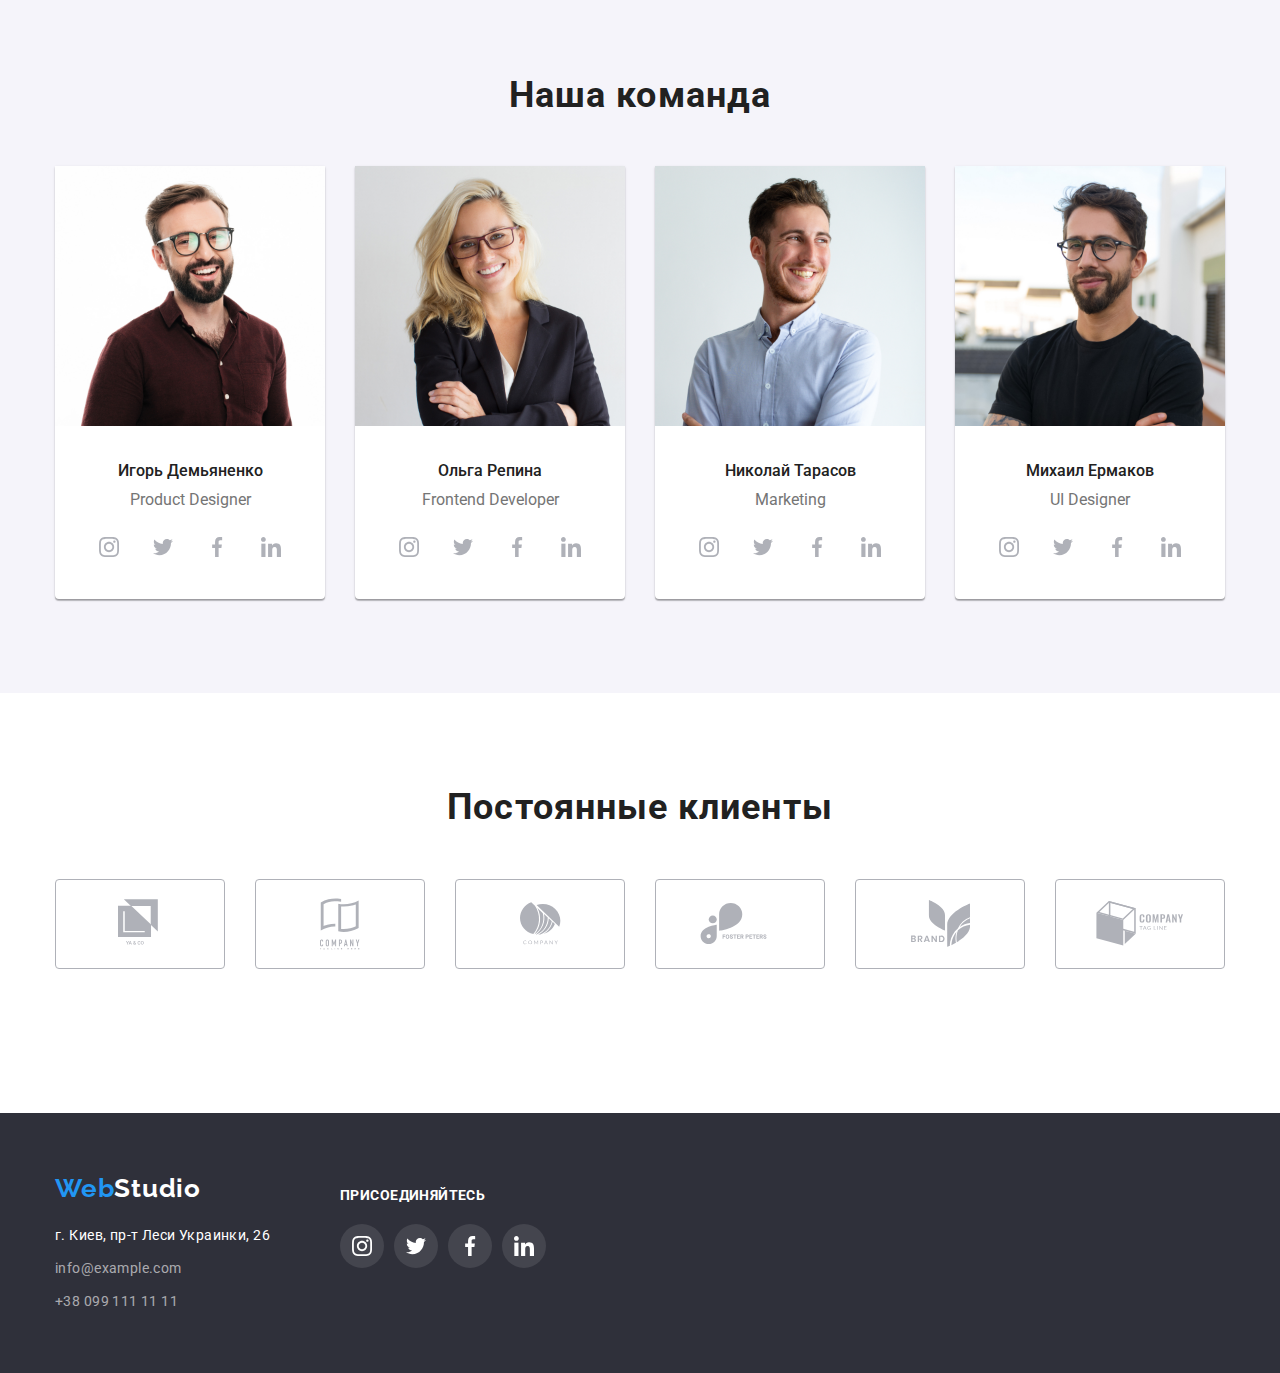
==== commit cbed0b7b: "addded commit" ====
--- a/index.html
+++ b/index.html
@@ -166,28 +166,28 @@
               <ul class="social-networks">
                 <li class="social-logo">
                   <a href="#" class="social-icon">
-                    <svg width="20" hight="20">
+                    <svg width="20" height="20">
                       <use href=".//images/sprite.svg#instagram"></use>
                     </svg>
                   </a>
                 </li>
                 <li class="social-logo">
                   <a href="#" class="social-icon">
-                    <svg width="20" hight="20">
+                    <svg width="20" height="20">
                       <use href=".//images/sprite.svg#twitter"></use>
                     </svg>
                   </a>
                 </li>
                 <li class="social-logo">
                   <a href="#" class="social-icon">
-                    <svg width="20" hight="20">
+                    <svg width="20" height="20">
                       <use href=".//images/sprite.svg#facebook"></use>
                     </svg>
                   </a>
                 </li>
                 <li class="social-logo">
                   <a href="#" class="social-icon">
-                    <svg width="20" hight="20">
+                    <svg width="20" height="20">
                       <use href=".//images/sprite.svg#linkedin"></use>
                     </svg>
                   </a>
@@ -208,28 +208,28 @@
               <ul class="social-networks">
                 <li class="social-logo">
                   <a href="#" class="social-icon">
-                    <svg width="20" hight="20">
+                    <svg width="20" height="20">
                       <use href=".//images/sprite.svg#instagram"></use>
                     </svg>
                   </a>
                 </li>
                 <li class="social-logo">
                   <a href="#" class="social-icon">
-                    <svg width="20" hight="20">
+                    <svg width="20" height="20">
                       <use href=".//images/sprite.svg#twitter"></use>
                     </svg>
                   </a>
                 </li>
                 <li class="social-logo">
                   <a href="#" class="social-icon">
-                    <svg width="20" hight="20">
+                    <svg width="20" height="20">
                       <use href=".//images/sprite.svg#facebook"></use>
                     </svg>
                   </a>
                 </li>
                 <li class="social-logo">
                   <a href="#" class="social-icon">
-                    <svg width="20" hight="20">
+                    <svg width="20" height="20">
                       <use href=".//images/sprite.svg#linkedin"></use>
                     </svg>
                   </a>
@@ -250,28 +250,28 @@
               <ul class="social-networks">
                 <li class="social-logo">
                   <a href="#" class="social-icon">
-                    <svg width="20" hight="20">
+                    <svg width="20" height="20">
                       <use href=".//images/sprite.svg#instagram"></use>
                     </svg>
                   </a>
                 </li>
                 <li class="social-logo">
                   <a href="#" class="social-icon">
-                    <svg width="20" hight="20">
+                    <svg width="20" height="20">
                       <use href=".//images/sprite.svg#twitter"></use>
                     </svg>
                   </a>
                 </li>
                 <li class="social-logo">
                   <a href="#" class="social-icon">
-                    <svg width="20" hight="20">
+                    <svg width="20" height="20">
                       <use href=".//images/sprite.svg#facebook"></use>
                     </svg>
                   </a>
                 </li>
                 <li class="social-logo">
                   <a href="#" class="social-icon">
-                    <svg width="20" hight="20">
+                    <svg width="20" height="20">
                       <use href=".//images/sprite.svg#linkedin"></use>
                     </svg>
                   </a>
@@ -292,28 +292,28 @@
               <ul class="social-networks">
                 <li class="social-logo">
                   <a href="#" class="social-icon">
-                    <svg width="20" hight="20">
+                    <svg width="20" height="20">
                       <use href=".//images/sprite.svg#instagram"></use>
                     </svg>
                   </a>
                 </li>
                 <li class="social-logo">
                   <a href="#" class="social-icon">
-                    <svg width="20" hight="20">
+                    <svg width="20" height="20">
                       <use href=".//images/sprite.svg#twitter"></use>
                     </svg>
                   </a>
                 </li>
                 <li class="social-logo">
                   <a href="#" class="social-icon">
-                    <svg width="20" hight="20">
+                    <svg width="20" height="20">
                       <use href=".//images/sprite.svg#facebook"></use>
                     </svg>
                   </a>
                 </li>
                 <li class="social-logo">
                   <a href="#" class="social-icon">
-                    <svg width="20" hight="20">
+                    <svg width="20" height="20">
                       <use href=".//images/sprite.svg#linkedin"></use>
                     </svg>
                   </a>
@@ -398,14 +398,14 @@
           <ul class="social-networks">
             <li class="social-logo">
               <a href="#" class="social-icon-footer">
-                <svg width="20" hight="20">
+                <svg width="20" height="20">
                   <use href=".//images/sprite.svg#instagram"></use>
                 </svg>
               </a>
             </li>
             <li class="social-logo">
               <a href="#" class="social-icon-footer">
-                <svg width="20" hight="20">
+                <svg width="20" height="20">
                   <use href=".//images/sprite.svg#twitter"></use>
                 </svg>
               </a>
@@ -413,7 +413,7 @@
 
             <li class="social-logo">
               <a href="#" class="social-icon-footer">
-                <svg width="20" hight="20">
+                <svg width="20" height="20">
                   <use href=".//images/sprite.svg#facebook"></use>
                 </svg>
               </a>
@@ -421,7 +421,7 @@
 
             <li class="social-logo">
               <a href="#" class="social-icon-footer">
-                <svg width="20" hight="20">
+                <svg width="20" height="20">
                   <use href=".//images/sprite.svg#linkedin"></use>
                 </svg>
               </a>
--- a/css/styles.css
+++ b/css/styles.css
@@ -136,6 +136,7 @@
 
 .button-icon {
   margin-right: 10px;
+  fill: currentColor;
 }
 
 .header-link .link {
@@ -667,8 +668,8 @@
   display: block;
 }
 
-.portfolio-card .item:hover,
-.portfolio-card .item:focus {
+.item-link:hover,
+.item-link:focus {
   box-shadow: 0px 1px 1px rgba(0, 0, 0, 0.12), 0px 4px 4px rgba(0, 0, 0, 0.06),
     1px 4px 6px rgba(0, 0, 0, 0.16);
 }
